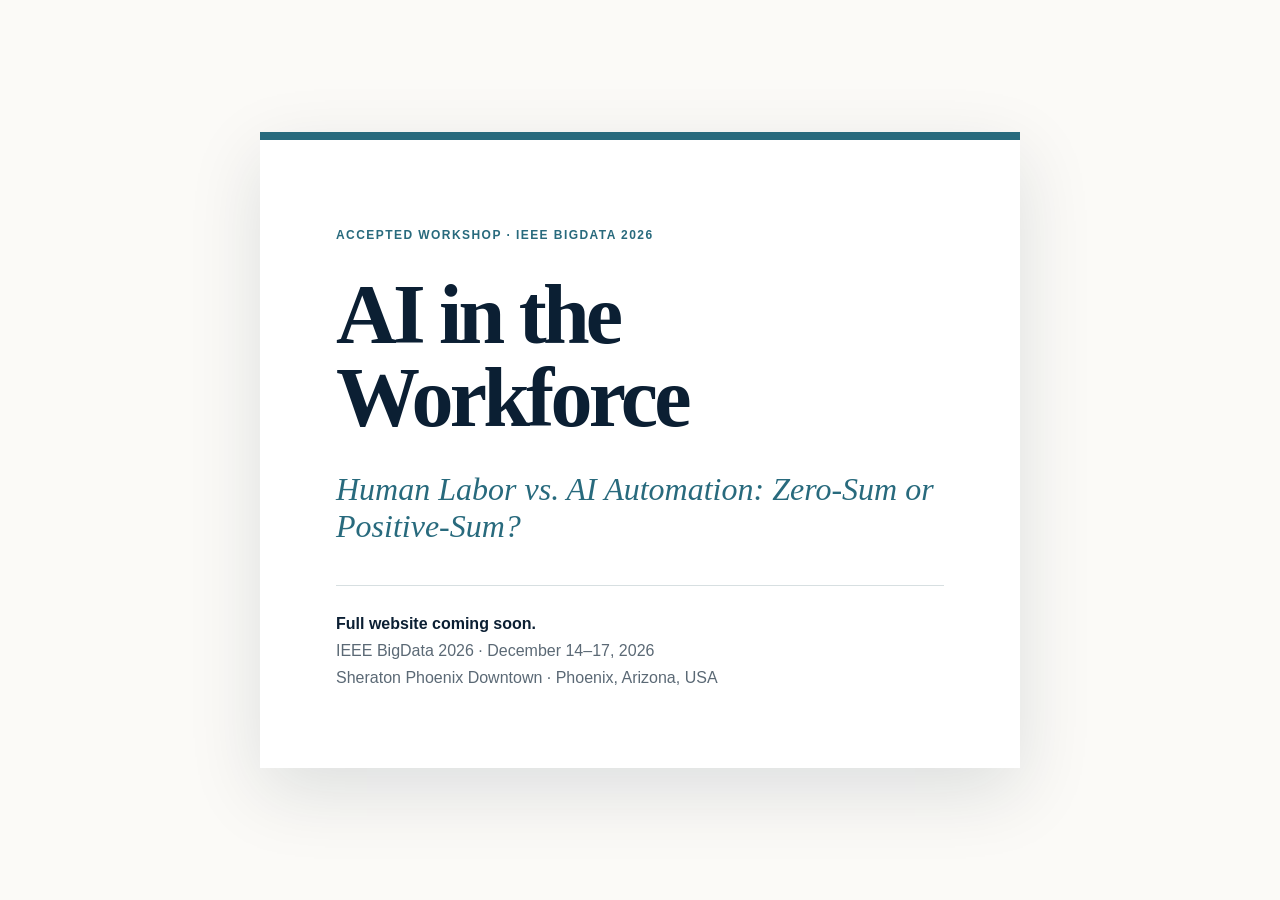
==== index.html @ c076b42f "Launch workshop coming-soon page" ====
<!doctype html>
<html lang="en">
<head>
  <meta charset="utf-8">
  <meta name="viewport" content="width=device-width, initial-scale=1">
  <meta name="theme-color" content="#0b1f33">
  <title>AI4Workforce 2026 | Coming Soon</title>
  <style>
    * { box-sizing: border-box; }
    body {
      min-height: 100vh;
      display: grid;
      place-items: center;
      margin: 0;
      padding: 24px;
      color: #0b1f33;
      background: #fbfaf7;
      font-family: Arial, sans-serif;
    }
    main {
      width: min(760px, 100%);
      padding: clamp(36px, 8vw, 76px);
      background: #fff;
      border-top: 8px solid #286a7d;
      box-shadow: 0 24px 70px rgba(11, 31, 51, 0.12);
    }
    .label {
      margin-bottom: 32px;
      color: #286a7d;
      font-size: 12px;
      font-weight: 700;
      letter-spacing: .12em;
      text-transform: uppercase;
    }
    h1 {
      max-width: 640px;
      margin: 0 0 20px;
      font-family: Georgia, serif;
      font-size: clamp(48px, 10vw, 84px);
      line-height: .98;
      letter-spacing: -.045em;
    }
    .subtitle {
      color: #286a7d;
      font-family: Georgia, serif;
      font-size: clamp(22px, 4vw, 32px);
      font-style: italic;
    }
    .details {
      margin-top: 40px;
      padding-top: 24px;
      color: #5b6975;
      border-top: 1px solid #d7dfe1;
      line-height: 1.7;
    }
    strong { color: #0b1f33; }
  </style>
</head>
<body>
  <main>
    <p class="label">Accepted Workshop · IEEE BigData 2026</p>
    <h1>AI in the Workforce</h1>
    <p class="subtitle">Human Labor vs. AI Automation: Zero-Sum or Positive-Sum?</p>
    <div class="details">
      <strong>Full website coming soon.</strong><br>
      IEEE BigData 2026 · December 14–17, 2026<br>
      Sheraton Phoenix Downtown · Phoenix, Arizona, USA
    </div>
  </main>
</body>
</html>
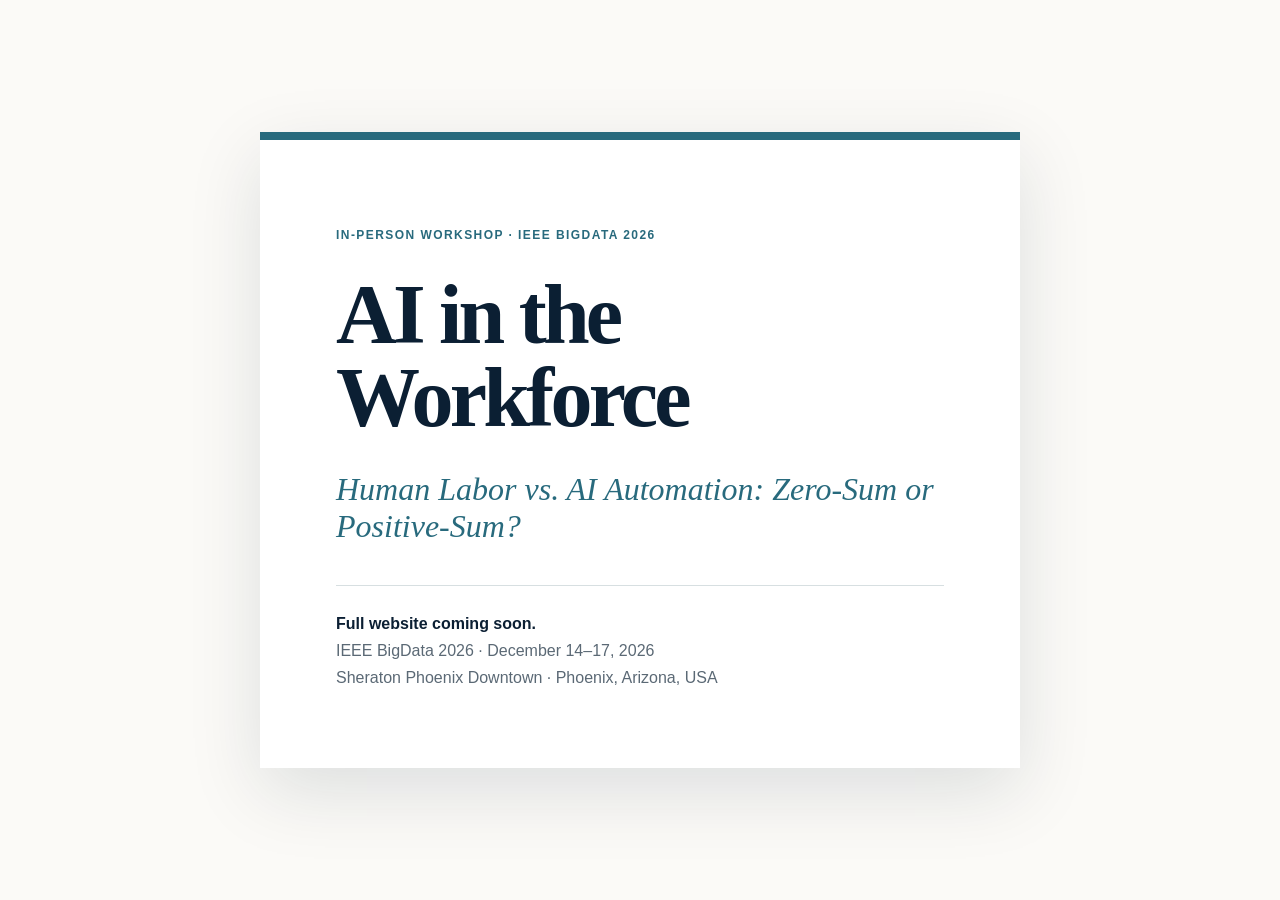
==== commit 28ae0540: "Refine workshop status wording" ====
--- a/index.html
+++ b/index.html
@@ -58,7 +58,7 @@
 </head>
 <body>
   <main>
-    <p class="label">Accepted Workshop · IEEE BigData 2026</p>
+    <p class="label">In-Person Workshop · IEEE BigData 2026</p>
     <h1>AI in the Workforce</h1>
     <p class="subtitle">Human Labor vs. AI Automation: Zero-Sum or Positive-Sum?</p>
     <div class="details">
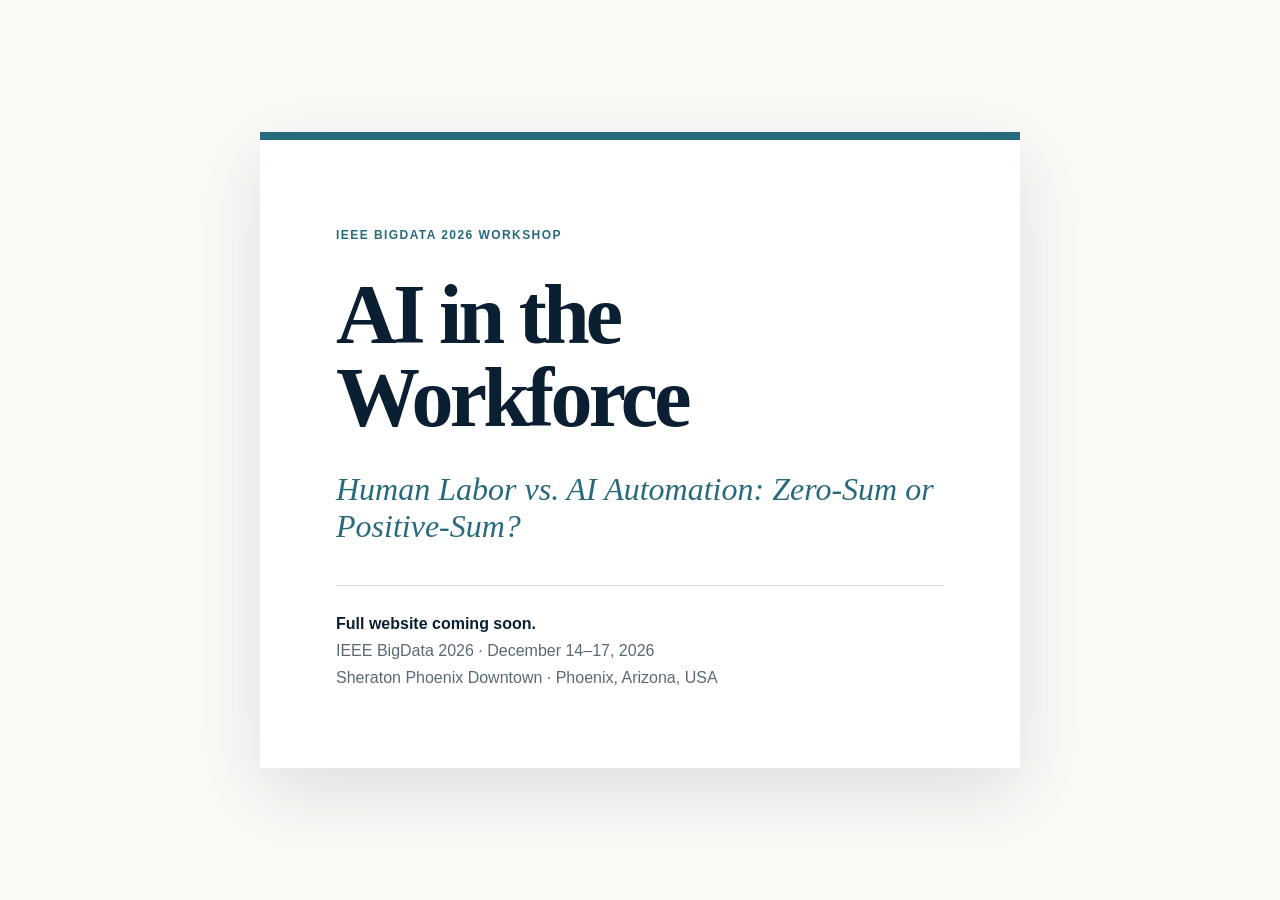
==== commit ef8077bb: "Simplify workshop header wording" ====
--- a/index.html
+++ b/index.html
@@ -58,7 +58,7 @@
 </head>
 <body>
   <main>
-    <p class="label">In-Person Workshop · IEEE BigData 2026</p>
+    <p class="label">IEEE BigData 2026 Workshop</p>
     <h1>AI in the Workforce</h1>
     <p class="subtitle">Human Labor vs. AI Automation: Zero-Sum or Positive-Sum?</p>
     <div class="details">
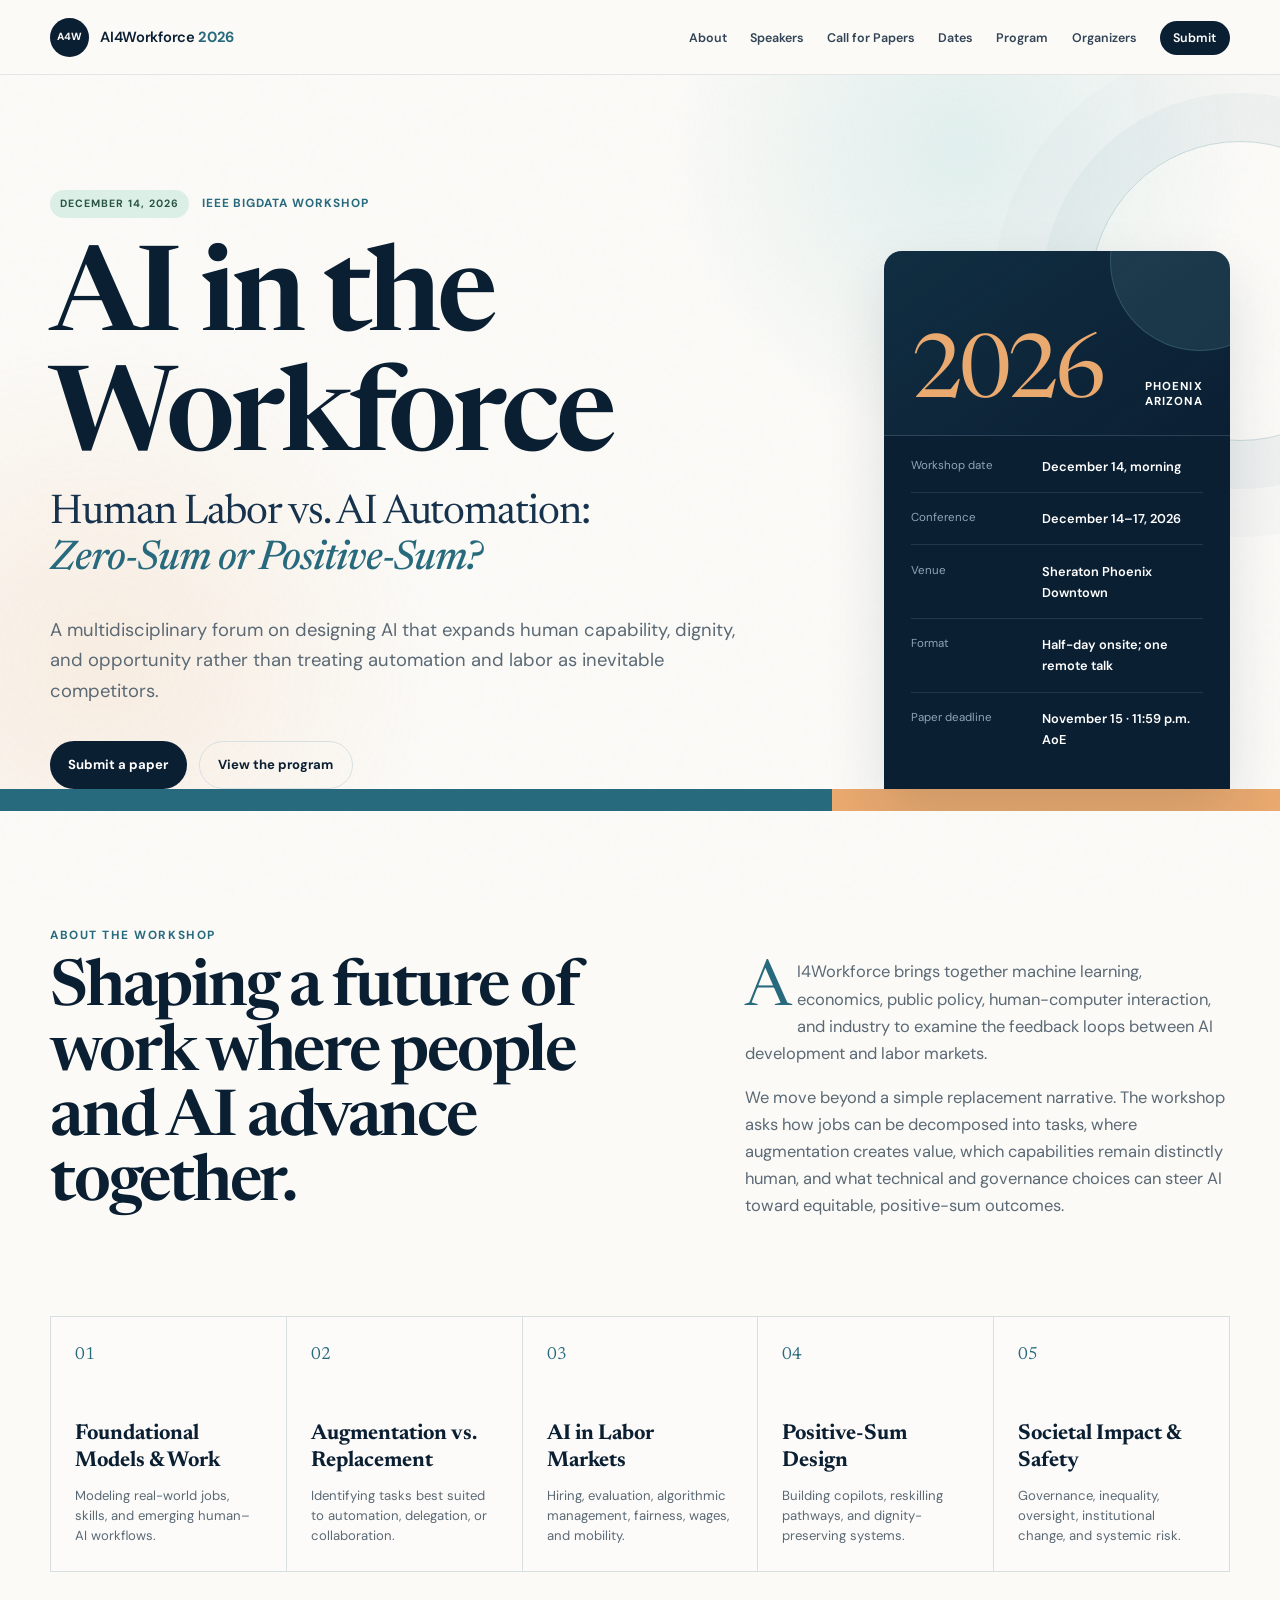
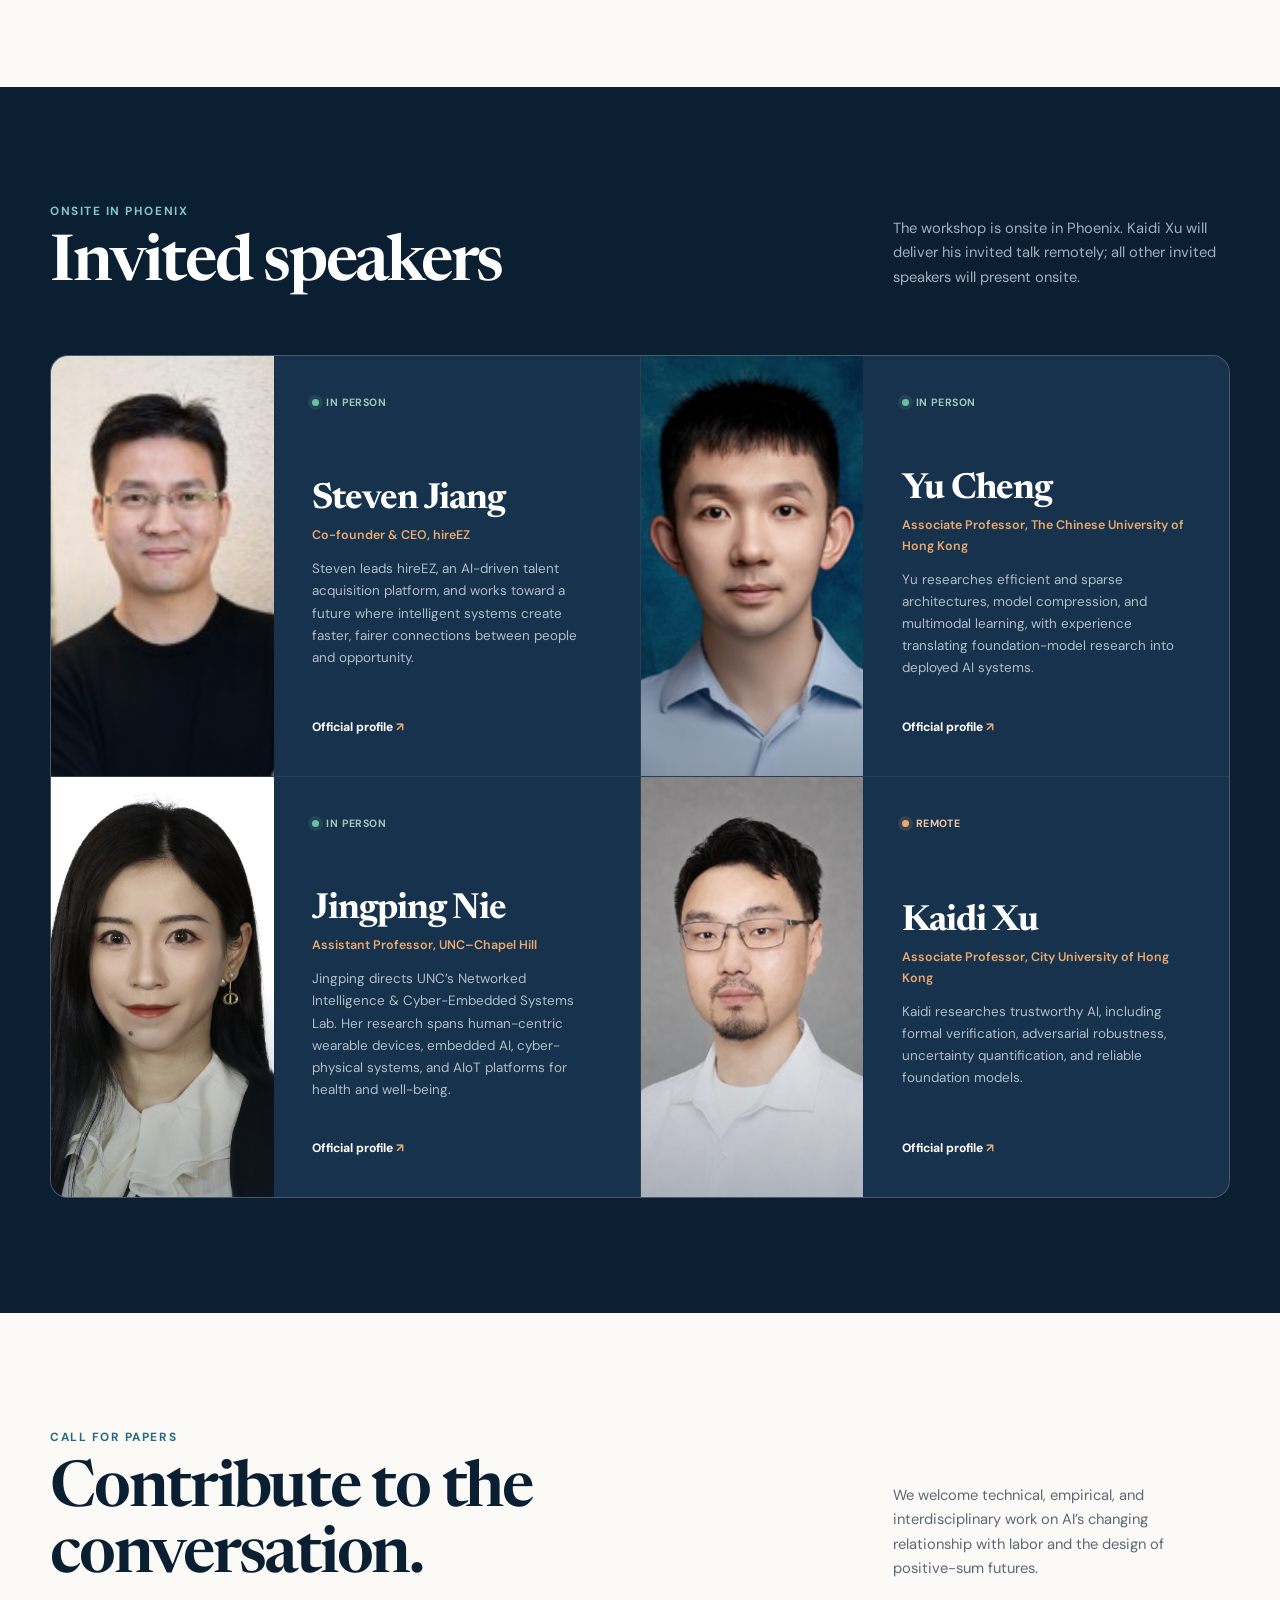
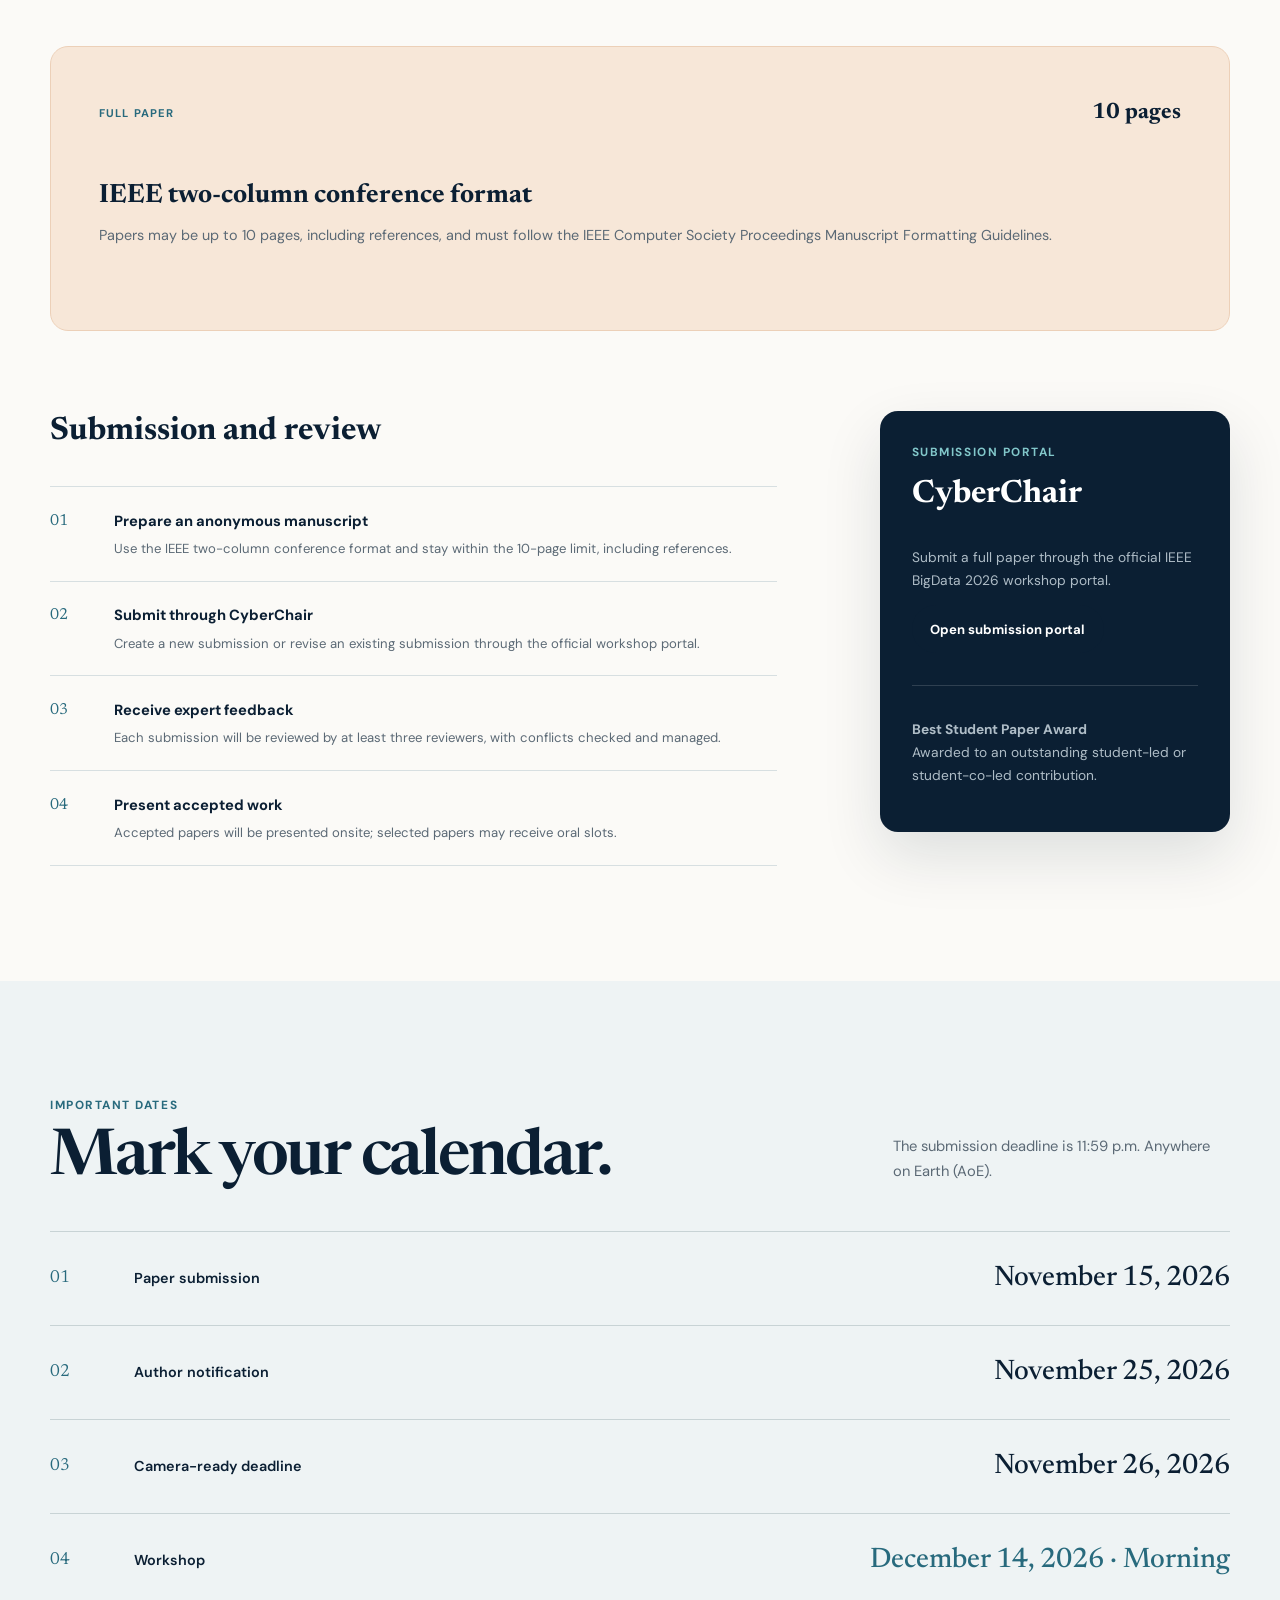
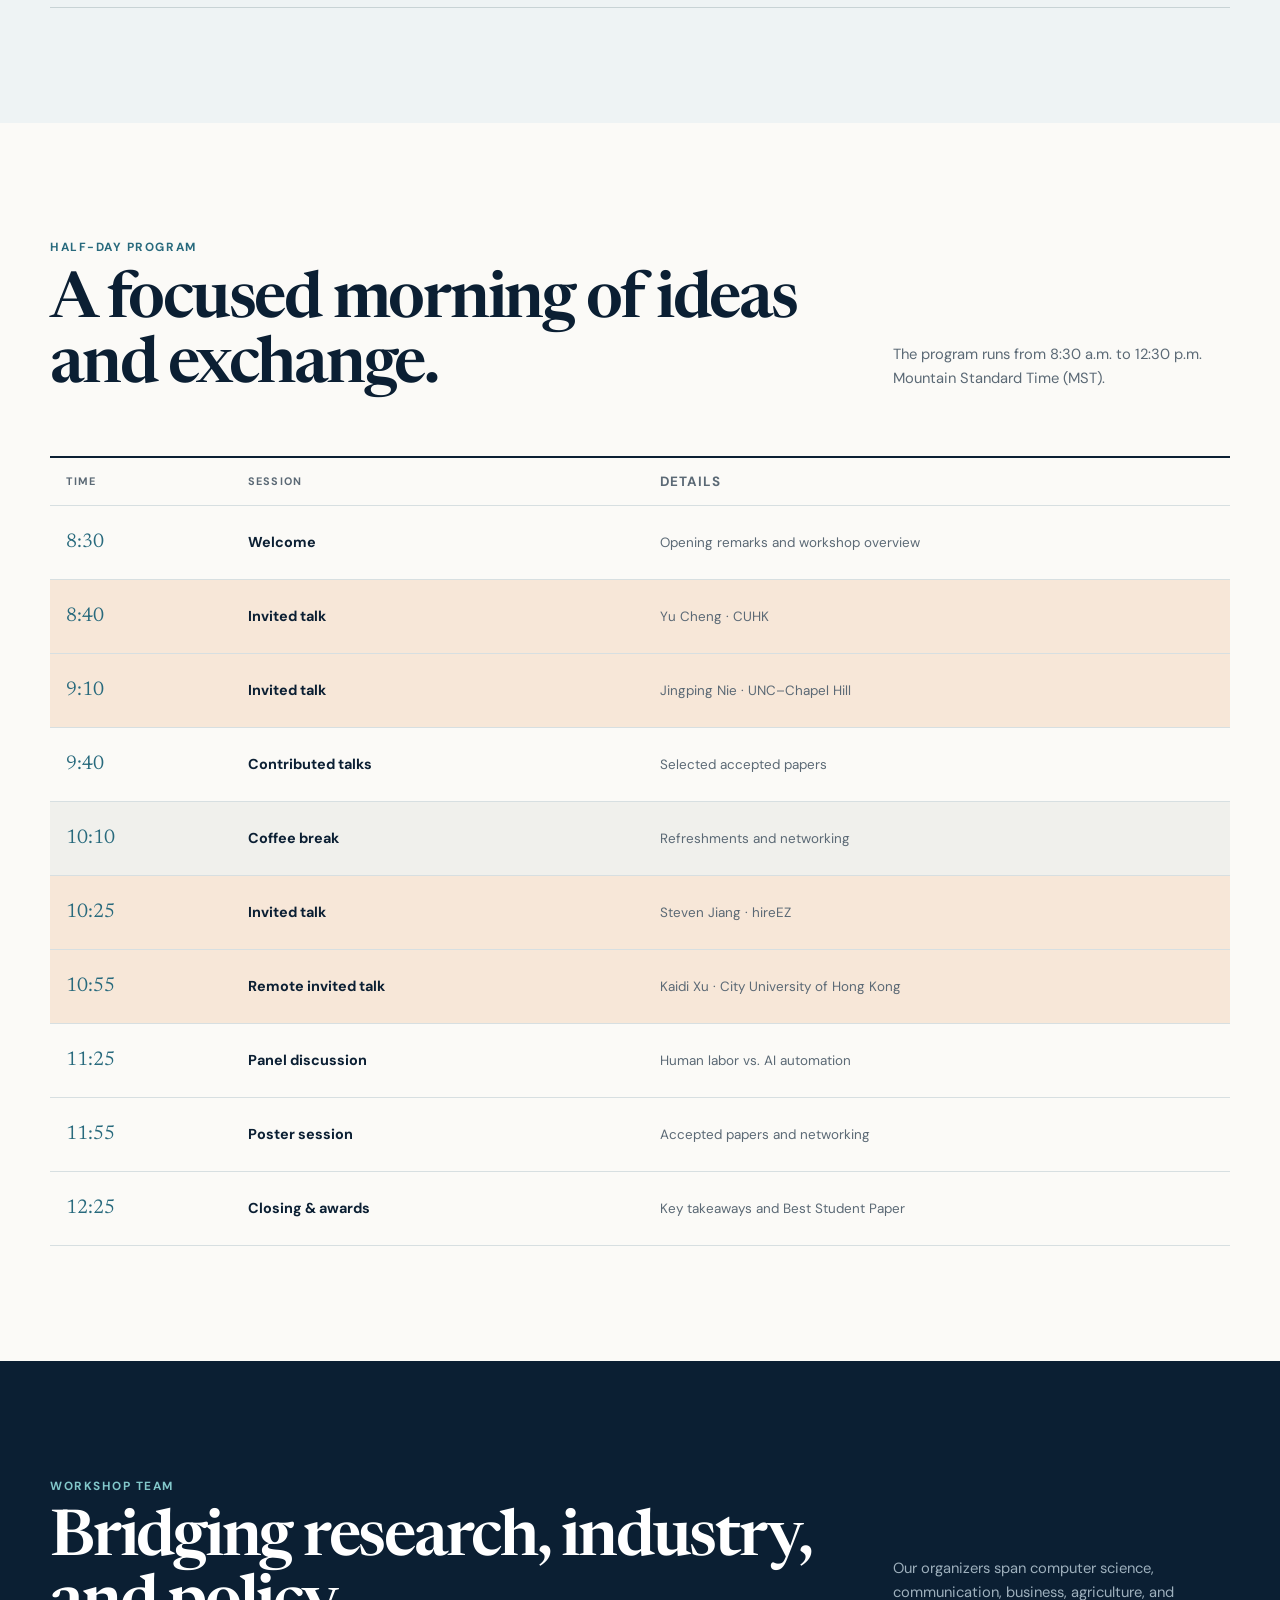
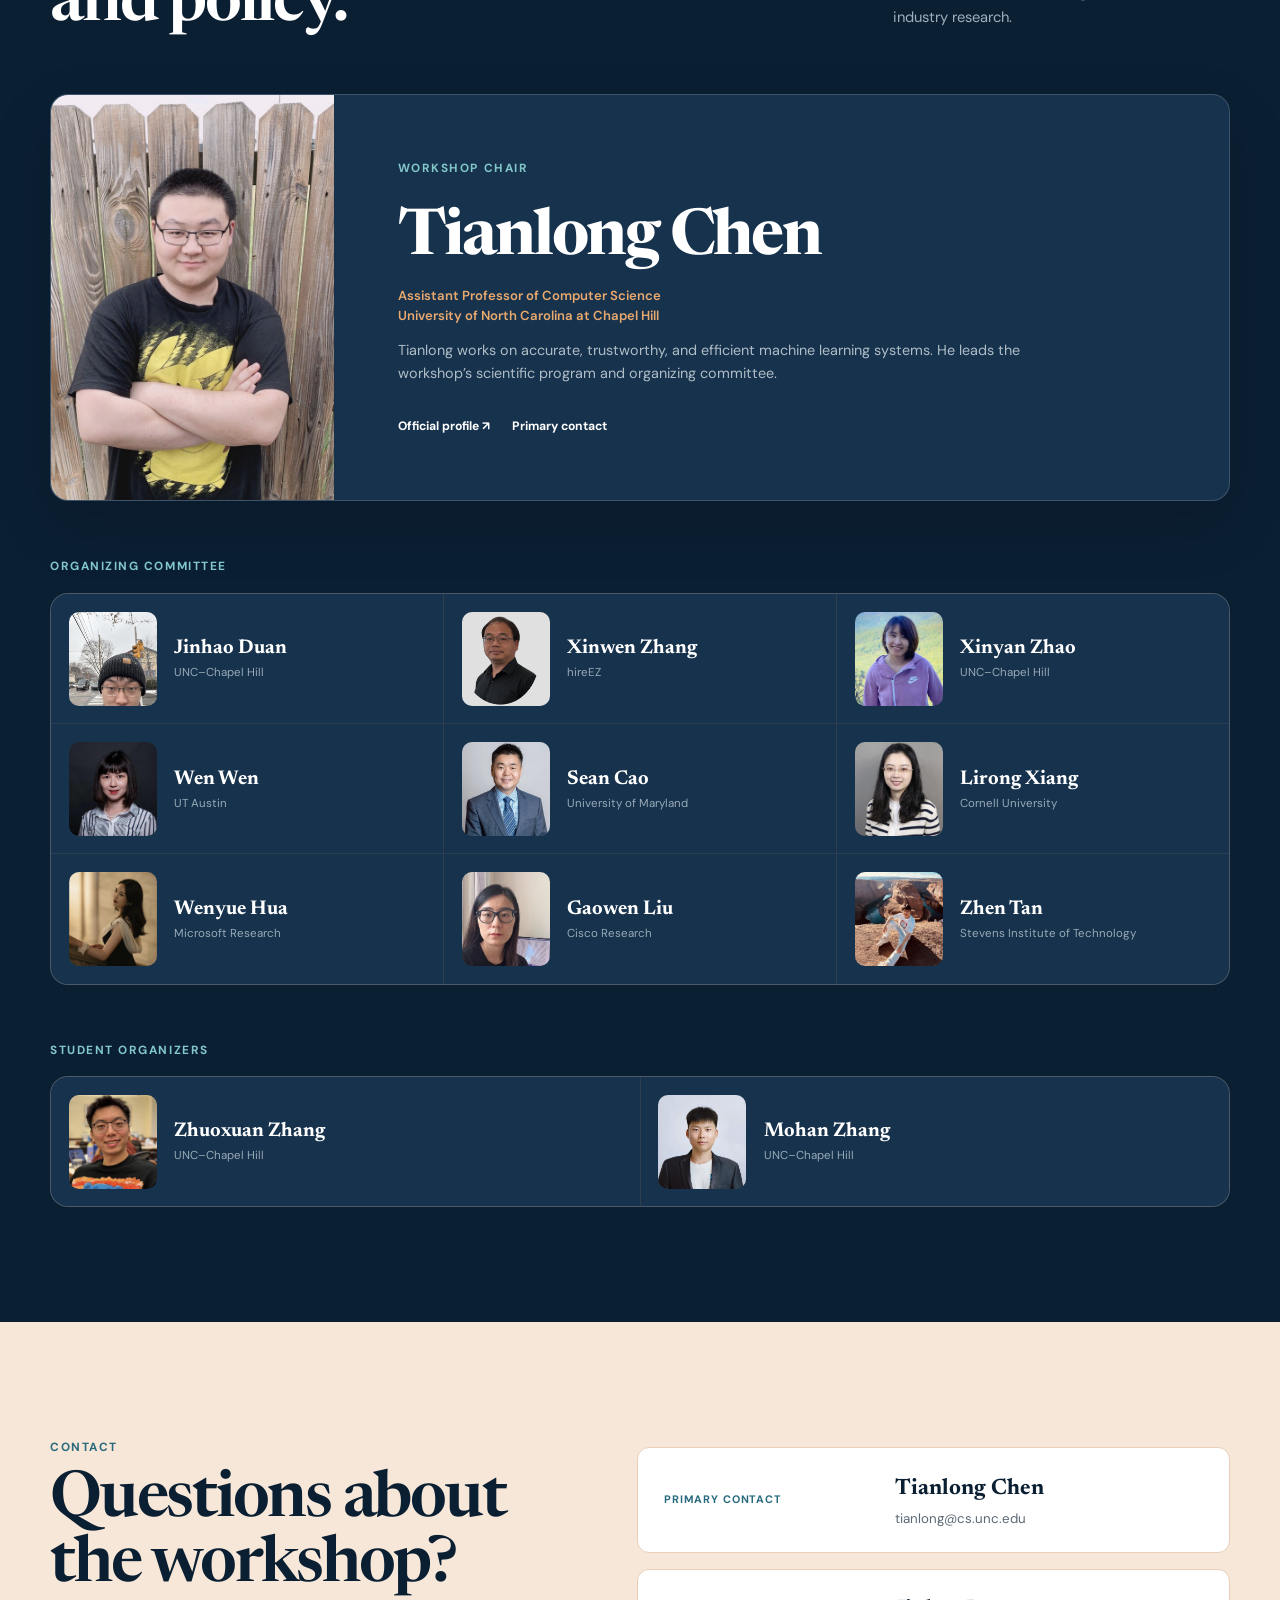
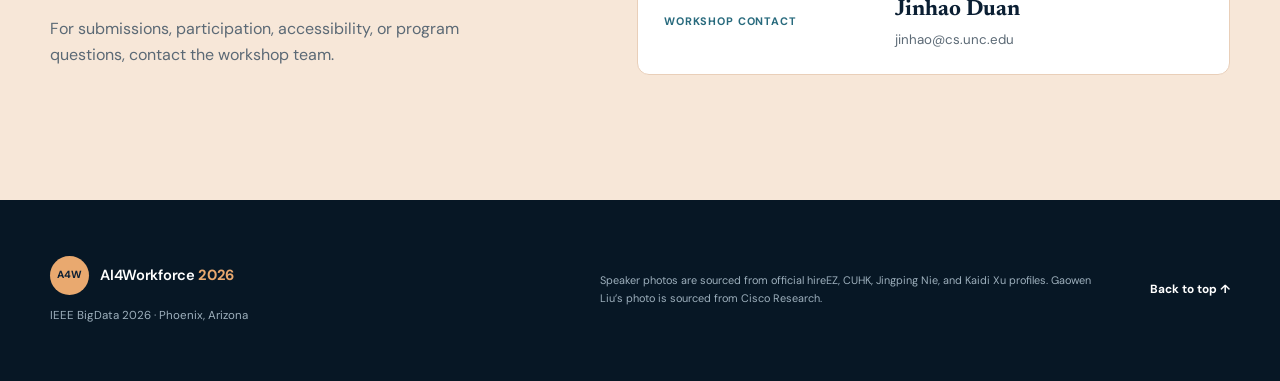
==== commit 4c912ace: "Publish workshop site at public root" ====
--- a/index.html
+++ b/index.html
@@ -3,69 +3,351 @@
 <head>
   <meta charset="utf-8">
   <meta name="viewport" content="width=device-width, initial-scale=1">
+  <meta name="description" content="AI4Workforce at IEEE BigData 2026 explores how AI can augment human work and create positive-sum outcomes for workers, organizations, and society.">
   <meta name="theme-color" content="#0b1f33">
-  <title>AI4Workforce 2026 | Coming Soon</title>
-  <style>
-    * { box-sizing: border-box; }
-    body {
-      min-height: 100vh;
-      display: grid;
-      place-items: center;
-      margin: 0;
-      padding: 24px;
-      color: #0b1f33;
-      background: #fbfaf7;
-      font-family: Arial, sans-serif;
-    }
-    main {
-      width: min(760px, 100%);
-      padding: clamp(36px, 8vw, 76px);
-      background: #fff;
-      border-top: 8px solid #286a7d;
-      box-shadow: 0 24px 70px rgba(11, 31, 51, 0.12);
-    }
-    .label {
-      margin-bottom: 32px;
-      color: #286a7d;
-      font-size: 12px;
-      font-weight: 700;
-      letter-spacing: .12em;
-      text-transform: uppercase;
-    }
-    h1 {
-      max-width: 640px;
-      margin: 0 0 20px;
-      font-family: Georgia, serif;
-      font-size: clamp(48px, 10vw, 84px);
-      line-height: .98;
-      letter-spacing: -.045em;
-    }
-    .subtitle {
-      color: #286a7d;
-      font-family: Georgia, serif;
-      font-size: clamp(22px, 4vw, 32px);
-      font-style: italic;
-    }
-    .details {
-      margin-top: 40px;
-      padding-top: 24px;
-      color: #5b6975;
-      border-top: 1px solid #d7dfe1;
-      line-height: 1.7;
-    }
-    strong { color: #0b1f33; }
-  </style>
+  <title>AI4Workforce 2026 | IEEE BigData Workshop</title>
+  <link rel="icon" href="assets/favicon.svg" type="image/svg+xml">
+  <link rel="preconnect" href="https://fonts.googleapis.com">
+  <link rel="preconnect" href="https://fonts.gstatic.com" crossorigin>
+  <link href="https://fonts.googleapis.com/css2?family=DM+Sans:wght@400;500;600;700&amp;family=Newsreader:opsz,wght@6..72,500;6..72,600&amp;display=swap" rel="stylesheet">
+  <link rel="stylesheet" href="style.css">
+  <script src="script.js" defer></script>
 </head>
 <body>
-  <main>
-    <p class="label">IEEE BigData 2026 Workshop</p>
-    <h1>AI in the Workforce</h1>
-    <p class="subtitle">Human Labor vs. AI Automation: Zero-Sum or Positive-Sum?</p>
-    <div class="details">
-      <strong>Full website coming soon.</strong><br>
-      IEEE BigData 2026 · December 14–17, 2026<br>
-      Sheraton Phoenix Downtown · Phoenix, Arizona, USA
+  <a class="skip-link" href="#main">Skip to content</a>
+
+  <header class="site-header">
+    <nav class="nav shell" aria-label="Primary navigation">
+      <a class="wordmark" href="#top" aria-label="AI4Workforce home">
+        <span class="wordmark-mark" aria-hidden="true">A4W</span>
+        <span>AI4Workforce <strong>2026</strong></span>
+      </a>
+      <button class="nav-toggle" type="button" aria-expanded="false" aria-controls="nav-menu">
+        <span class="sr-only">Toggle navigation</span>
+        <span></span><span></span><span></span>
+      </button>
+      <ul class="nav-menu" id="nav-menu">
+        <li><a href="#about">About</a></li>
+        <li><a href="#speakers">Speakers</a></li>
+        <li><a href="#cfp">Call for Papers</a></li>
+        <li><a href="#dates">Dates</a></li>
+        <li><a href="#program">Program</a></li>
+        <li><a href="#organizers">Organizers</a></li>
+        <li><a class="nav-contact" href="https://wi-lab.com/cyberchair/2026/bigdata26/scripts/submit.php?subarea=S45&amp;undisplay_detail=1&amp;wh=%2Fcyberchair%2F2026%2Fbigdata26%2Fscripts%2Fws_submit.php" target="_blank" rel="noopener noreferrer">Submit</a></li>
+      </ul>
+    </nav>
+  </header>
+
+  <main id="main">
+    <section class="hero" id="top">
+      <div class="hero-grid shell">
+        <div class="hero-copy">
+          <p class="kicker"><span>December 14, 2026</span> IEEE BigData Workshop</p>
+          <h1>AI in the Workforce</h1>
+          <p class="hero-question">Human Labor vs. AI Automation:<br><em>Zero-Sum or Positive-Sum?</em></p>
+          <p class="hero-intro">A multidisciplinary forum on designing AI that expands human capability, dignity, and opportunity rather than treating automation and labor as inevitable competitors.</p>
+          <div class="hero-actions">
+            <a class="button button-primary" href="https://wi-lab.com/cyberchair/2026/bigdata26/scripts/submit.php?subarea=S45&amp;undisplay_detail=1&amp;wh=%2Fcyberchair%2F2026%2Fbigdata26%2Fscripts%2Fws_submit.php" target="_blank" rel="noopener noreferrer">Submit a paper</a>
+            <a class="button button-ghost" href="#program">View the program</a>
+          </div>
+        </div>
+
+        <aside class="event-card" aria-label="Workshop details">
+          <div class="event-card-top">
+            <span class="event-number">2026</span>
+            <span class="event-label">Phoenix<br>Arizona</span>
+          </div>
+          <dl class="event-details">
+            <div>
+              <dt>Workshop date</dt>
+              <dd>December 14, morning</dd>
+            </div>
+            <div>
+              <dt>Conference</dt>
+              <dd>December 14–17, 2026</dd>
+            </div>
+            <div>
+              <dt>Venue</dt>
+              <dd>Sheraton Phoenix Downtown</dd>
+            </div>
+            <div>
+              <dt>Format</dt>
+              <dd>Half-day onsite; one remote talk</dd>
+            </div>
+            <div>
+              <dt>Paper deadline</dt>
+              <dd>November 15 · 11:59 p.m. AoE</dd>
+            </div>
+          </dl>
+        </aside>
+      </div>
+      <div class="hero-rule" aria-hidden="true"><span></span></div>
+    </section>
+
+    <section class="section" id="about">
+      <div class="shell split-intro">
+        <div>
+          <p class="eyebrow">About the workshop</p>
+          <h2>Shaping a future of work where people and AI advance together.</h2>
+        </div>
+        <div class="prose lead-prose">
+          <p>AI4Workforce brings together machine learning, economics, public policy, human-computer interaction, and industry to examine the feedback loops between AI development and labor markets.</p>
+          <p>We move beyond a simple replacement narrative. The workshop asks how jobs can be decomposed into tasks, where augmentation creates value, which capabilities remain distinctly human, and what technical and governance choices can steer AI toward equitable, positive-sum outcomes.</p>
+        </div>
+      </div>
+
+      <div class="shell topic-grid" aria-label="Workshop themes">
+        <article class="topic-card">
+          <span>01</span>
+          <h3>Foundational Models &amp; Work</h3>
+          <p>Modeling real-world jobs, skills, and emerging human–AI workflows.</p>
+        </article>
+        <article class="topic-card">
+          <span>02</span>
+          <h3>Augmentation vs. Replacement</h3>
+          <p>Identifying tasks best suited to automation, delegation, or collaboration.</p>
+        </article>
+        <article class="topic-card">
+          <span>03</span>
+          <h3>AI in Labor Markets</h3>
+          <p>Hiring, evaluation, algorithmic management, fairness, wages, and mobility.</p>
+        </article>
+        <article class="topic-card">
+          <span>04</span>
+          <h3>Positive-Sum Design</h3>
+          <p>Building copilots, reskilling pathways, and dignity-preserving systems.</p>
+        </article>
+        <article class="topic-card">
+          <span>05</span>
+          <h3>Societal Impact &amp; Safety</h3>
+          <p>Governance, inequality, oversight, institutional change, and systemic risk.</p>
+        </article>
+      </div>
+    </section>
+
+    <section class="section section-ink" id="speakers">
+      <div class="shell">
+        <div class="section-heading light-heading">
+          <div>
+            <p class="eyebrow">Onsite in Phoenix</p>
+            <h2>Invited speakers</h2>
+          </div>
+          <p>The workshop is onsite in Phoenix. Kaidi Xu will deliver his invited talk remotely; all other invited speakers will present onsite.</p>
+        </div>
+
+        <div class="speaker-grid">
+          <article class="speaker-card">
+            <a class="speaker-image" href="https://explore.hireez.com/blog/author/steven-jiang" target="_blank" rel="noopener noreferrer">
+              <img src="assets/speakers/steven-jiang.jpg" alt="Portrait of Steven Jiang" width="200" height="200">
+            </a>
+            <div class="speaker-copy">
+              <span class="status"><i aria-hidden="true"></i> In person</span>
+              <h3>Steven Jiang</h3>
+              <p class="speaker-role">Co-founder &amp; CEO, hireEZ</p>
+              <p>Steven leads hireEZ, an AI-driven talent acquisition platform, and works toward a future where intelligent systems create faster, fairer connections between people and opportunity.</p>
+              <a class="text-link" href="https://explore.hireez.com/blog/author/steven-jiang" target="_blank" rel="noopener noreferrer">Official profile <span aria-hidden="true">↗</span></a>
+            </div>
+          </article>
+
+          <article class="speaker-card">
+            <a class="speaker-image" href="https://www.cse.cuhk.edu.hk/people/faculty/yu-cheng/" target="_blank" rel="noopener noreferrer">
+              <img src="assets/speakers/yu-cheng.jpg" alt="Portrait of Yu Cheng" width="270" height="300">
+            </a>
+            <div class="speaker-copy">
+              <span class="status"><i aria-hidden="true"></i> In person</span>
+              <h3>Yu Cheng</h3>
+              <p class="speaker-role">Associate Professor, The Chinese University of Hong Kong</p>
+              <p>Yu researches efficient and sparse architectures, model compression, and multimodal learning, with experience translating foundation-model research into deployed AI systems.</p>
+              <a class="text-link" href="https://www.cse.cuhk.edu.hk/people/faculty/yu-cheng/" target="_blank" rel="noopener noreferrer">Official profile <span aria-hidden="true">↗</span></a>
+            </div>
+          </article>
+
+          <article class="speaker-card">
+            <a class="speaker-image" href="https://jingpingnie.com/" target="_blank" rel="noopener noreferrer">
+              <img src="assets/speakers/jingping-nie.jpg" alt="Portrait of Jingping Nie" width="900" height="692">
+            </a>
+            <div class="speaker-copy">
+              <span class="status"><i aria-hidden="true"></i> In person</span>
+              <h3>Jingping Nie</h3>
+              <p class="speaker-role">Assistant Professor, UNC–Chapel Hill</p>
+              <p>Jingping directs UNC’s Networked Intelligence &amp; Cyber-Embedded Systems Lab. Her research spans human-centric wearable devices, embedded AI, cyber-physical systems, and AIoT platforms for health and well-being.</p>
+              <a class="text-link" href="https://jingpingnie.com/" target="_blank" rel="noopener noreferrer">Official profile <span aria-hidden="true">↗</span></a>
+            </div>
+          </article>
+
+          <article class="speaker-card">
+            <a class="speaker-image" href="https://kaidixu.com/" target="_blank" rel="noopener noreferrer">
+              <img src="assets/speakers/kaidi-xu.jpg" alt="Portrait of Kaidi Xu" width="400" height="400">
+            </a>
+            <div class="speaker-copy">
+              <span class="status remote"><i aria-hidden="true"></i> Remote</span>
+              <h3>Kaidi Xu</h3>
+              <p class="speaker-role">Associate Professor, City University of Hong Kong</p>
+              <p>Kaidi researches trustworthy AI, including formal verification, adversarial robustness, uncertainty quantification, and reliable foundation models.</p>
+              <a class="text-link" href="https://kaidixu.com/" target="_blank" rel="noopener noreferrer">Official profile <span aria-hidden="true">↗</span></a>
+            </div>
+          </article>
+        </div>
+      </div>
+    </section>
+
+    <section class="section" id="cfp">
+      <div class="shell">
+        <div class="section-heading">
+          <div>
+            <p class="eyebrow">Call for papers</p>
+            <h2>Contribute to the conversation.</h2>
+          </div>
+          <p>We welcome technical, empirical, and interdisciplinary work on AI’s changing relationship with labor and the design of positive-sum futures.</p>
+        </div>
+
+        <div class="track-grid single-track">
+          <article class="track-card featured">
+            <div class="track-top">
+              <span class="track-label">Full Paper</span>
+              <strong>10 pages</strong>
+            </div>
+            <h3>IEEE two-column conference format</h3>
+            <p>Papers may be up to 10 pages, including references, and must follow the IEEE Computer Society Proceedings Manuscript Formatting Guidelines.</p>
+          </article>
+        </div>
+
+        <div class="submission-grid">
+          <div class="submission-process">
+            <h3>Submission and review</h3>
+            <ol>
+              <li><span>01</span><div><strong>Prepare an anonymous manuscript</strong><p>Use the IEEE two-column conference format and stay within the 10-page limit, including references.</p></div></li>
+              <li><span>02</span><div><strong>Submit through CyberChair</strong><p>Create a new submission or revise an existing submission through the official workshop portal.</p></div></li>
+              <li><span>03</span><div><strong>Receive expert feedback</strong><p>Each submission will be reviewed by at least three reviewers, with conflicts checked and managed.</p></div></li>
+              <li><span>04</span><div><strong>Present accepted work</strong><p>Accepted papers will be presented onsite; selected papers may receive oral slots.</p></div></li>
+            </ol>
+          </div>
+          <div class="submission-note" role="note" aria-label="Submission portal status">
+            <p class="mini-label">Submission portal</p>
+            <h3>CyberChair</h3>
+            <p>Submit a full paper through the official IEEE BigData 2026 workshop portal.</p>
+            <a class="button button-primary" href="https://wi-lab.com/cyberchair/2026/bigdata26/scripts/submit.php?subarea=S45&amp;undisplay_detail=1&amp;wh=%2Fcyberchair%2F2026%2Fbigdata26%2Fscripts%2Fws_submit.php" target="_blank" rel="noopener noreferrer">Open submission portal</a>
+            <hr>
+            <p><strong>Best Student Paper Award</strong><br>Awarded to an outstanding student-led or student-co-led contribution.</p>
+          </div>
+        </div>
+      </div>
+    </section>
+
+    <section class="section section-mist" id="dates">
+      <div class="shell">
+        <div class="section-heading compact-heading">
+          <div>
+            <p class="eyebrow">Important dates</p>
+            <h2>Mark your calendar.</h2>
+          </div>
+          <p>The submission deadline is 11:59 p.m. Anywhere on Earth (AoE).</p>
+        </div>
+        <div class="date-list">
+          <div class="date-item"><span>01</span><p>Paper submission</p><strong>November 15, 2026</strong></div>
+          <div class="date-item"><span>02</span><p>Author notification</p><strong>November 25, 2026</strong></div>
+          <div class="date-item"><span>03</span><p>Camera-ready deadline</p><strong>November 26, 2026</strong></div>
+          <div class="date-item conference-date"><span>04</span><p>Workshop</p><strong>December 14, 2026 · Morning</strong></div>
+        </div>
+      </div>
+    </section>
+
+    <section class="section" id="program">
+      <div class="shell">
+        <div class="section-heading">
+          <div>
+            <p class="eyebrow">Half-day program</p>
+            <h2>A focused morning of ideas and exchange.</h2>
+          </div>
+          <p>The program runs from 8:30 a.m. to 12:30 p.m. Mountain Standard Time (MST).</p>
+        </div>
+        <div class="agenda" role="table" aria-label="Workshop program">
+          <div class="agenda-row agenda-head" role="row"><span role="columnheader">Time</span><span role="columnheader">Session</span><span role="columnheader">Details</span></div>
+          <div class="agenda-row" role="row"><time role="cell">8:30</time><strong role="cell">Welcome</strong><span role="cell">Opening remarks and workshop overview</span></div>
+          <div class="agenda-row highlight-row" role="row"><time role="cell">8:40</time><strong role="cell">Invited talk</strong><span role="cell">Yu Cheng · CUHK</span></div>
+          <div class="agenda-row highlight-row" role="row"><time role="cell">9:10</time><strong role="cell">Invited talk</strong><span role="cell">Jingping Nie · UNC–Chapel Hill</span></div>
+          <div class="agenda-row" role="row"><time role="cell">9:40</time><strong role="cell">Contributed talks</strong><span role="cell">Selected accepted papers</span></div>
+          <div class="agenda-row muted-row" role="row"><time role="cell">10:10</time><strong role="cell">Coffee break</strong><span role="cell">Refreshments and networking</span></div>
+          <div class="agenda-row highlight-row" role="row"><time role="cell">10:25</time><strong role="cell">Invited talk</strong><span role="cell">Steven Jiang · hireEZ</span></div>
+          <div class="agenda-row highlight-row" role="row"><time role="cell">10:55</time><strong role="cell">Remote invited talk</strong><span role="cell">Kaidi Xu · City University of Hong Kong</span></div>
+          <div class="agenda-row" role="row"><time role="cell">11:25</time><strong role="cell">Panel discussion</strong><span role="cell">Human labor vs. AI automation</span></div>
+          <div class="agenda-row" role="row"><time role="cell">11:55</time><strong role="cell">Poster session</strong><span role="cell">Accepted papers and networking</span></div>
+          <div class="agenda-row" role="row"><time role="cell">12:25</time><strong role="cell">Closing &amp; awards</strong><span role="cell">Key takeaways and Best Student Paper</span></div>
+        </div>
+      </div>
+    </section>
+
+    <section class="section section-ink" id="organizers">
+      <div class="shell">
+        <div class="section-heading light-heading">
+          <div>
+            <p class="eyebrow">Workshop team</p>
+            <h2>Bridging research, industry, and policy.</h2>
+          </div>
+          <p>Our organizers span computer science, communication, business, agriculture, and industry research.</p>
+        </div>
+
+        <article class="chair-card">
+          <img src="assets/organizers/tianlong_chen.jpg" alt="Tianlong Chen">
+          <div class="chair-copy">
+            <p class="mini-label">Workshop Chair</p>
+            <h3>Tianlong Chen</h3>
+            <p class="chair-role">Assistant Professor of Computer Science<br>University of North Carolina at Chapel Hill</p>
+            <p>Tianlong works on accurate, trustworthy, and efficient machine learning systems. He leads the workshop’s scientific program and organizing committee.</p>
+            <div class="chair-links">
+              <a href="https://tianlong-chen.github.io" target="_blank" rel="noopener noreferrer">Official profile <span aria-hidden="true">↗</span></a>
+              <a href="mailto:tianlong@cs.unc.edu">Primary contact</a>
+            </div>
+          </div>
+        </article>
+
+        <p class="mini-label committee-label">Organizing committee</p>
+        <div class="people-grid">
+          <article class="person"><img src="assets/organizers/JinhaoDuan.jpeg" alt="Jinhao Duan"><div><h3><a href="https://jinhaoduan.github.io/" target="_blank" rel="noopener noreferrer">Jinhao Duan</a></h3><p>UNC–Chapel Hill</p></div></article>
+          <article class="person"><img src="assets/organizers/xinwen.png" alt="Xinwen Zhang"><div><h3><a href="https://www.linkedin.com/in/xinwen-zhang-362799121/" target="_blank" rel="noopener noreferrer">Xinwen Zhang</a></h3><p>hireEZ</p></div></article>
+          <article class="person"><img src="assets/organizers/eva_zhao.jpg" alt="Xinyan Zhao"><div><h3><a href="http://xinyanzhao.org/" target="_blank" rel="noopener noreferrer">Xinyan Zhao</a></h3><p>UNC–Chapel Hill</p></div></article>
+          <article class="person"><img src="assets/organizers/wenwen.jpeg" alt="Wen Wen"><div><h3><a href="https://www.mccombs.utexas.edu/faculty-and-research/faculty-directory/profile/?username=ww6268" target="_blank" rel="noopener noreferrer">Wen Wen</a></h3><p>UT Austin</p></div></article>
+          <article class="person"><img src="assets/organizers/seancao.jpg" alt="Sean Cao"><div><h3><a href="https://sites.google.com/view/seancao/home" target="_blank" rel="noopener noreferrer">Sean Cao</a></h3><p>University of Maryland</p></div></article>
+          <article class="person"><img src="assets/organizers/lirong.jpg" alt="Lirong Xiang"><div><h3><a href="https://cals.cornell.edu/people/lirong-xiang" target="_blank" rel="noopener noreferrer">Lirong Xiang</a></h3><p>Cornell University</p></div></article>
+          <article class="person"><img src="assets/organizers/wenyue.png" alt="Wenyue Hua"><div><h3><a href="https://wenyueh.github.io/en/" target="_blank" rel="noopener noreferrer">Wenyue Hua</a></h3><p>Microsoft Research</p></div></article>
+          <article class="person"><img src="assets/organizers/gaowen-liu.jpeg" alt="Gaowen Liu"><div><h3><a href="https://research.cisco.com/people" target="_blank" rel="noopener noreferrer">Gaowen Liu</a></h3><p>Cisco Research</p></div></article>
+          <article class="person"><img src="assets/organizers/zt.png" alt="Zhen Tan"><div><h3><a href="https://zhen-tan-dmml.github.io/" target="_blank" rel="noopener noreferrer">Zhen Tan</a></h3><p>Stevens Institute of Technology</p></div></article>
+        </div>
+
+        <div class="student-organizers">
+          <p class="mini-label">Student organizers</p>
+          <div class="people-grid student-grid">
+            <article class="person"><img src="assets/organizers/Zhuoxuan_Zhang.jpeg" alt="Zhuoxuan Zhang"><div><h3><a href="https://zhuoxuan-zhang.github.io/" target="_blank" rel="noopener noreferrer">Zhuoxuan Zhang</a></h3><p>UNC–Chapel Hill</p></div></article>
+            <article class="person"><img src="assets/organizers/mz.jpg" alt="Mohan Zhang"><div><h3>Mohan Zhang</h3><p>UNC–Chapel Hill</p></div></article>
+          </div>
+        </div>
+      </div>
+    </section>
+
+    <section class="section contact-section" id="contact">
+      <div class="shell contact-layout">
+        <div>
+          <p class="eyebrow">Contact</p>
+          <h2>Questions about the workshop?</h2>
+          <p>For submissions, participation, accessibility, or program questions, contact the workshop team.</p>
+        </div>
+        <div class="contact-cards">
+          <a href="mailto:tianlong@cs.unc.edu"><span>Primary contact</span><strong>Tianlong Chen</strong><small>tianlong@cs.unc.edu</small></a>
+          <a href="mailto:jinhao@cs.unc.edu"><span>Workshop contact</span><strong>Jinhao Duan</strong><small>jinhao@cs.unc.edu</small></a>
+        </div>
+      </div>
+    </section>
+  </main>
+
+  <footer class="footer">
+    <div class="shell footer-grid">
+      <div>
+        <a class="wordmark footer-mark" href="#top"><span class="wordmark-mark" aria-hidden="true">A4W</span><span>AI4Workforce <strong>2026</strong></span></a>
+        <p>IEEE BigData 2026 · Phoenix, Arizona</p>
+      </div>
+      <p class="footer-note">Speaker photos are sourced from official hireEZ, CUHK, Jingping Nie, and Kaidi Xu profiles. Gaowen Liu’s photo is sourced from Cisco Research.</p>
+      <a class="back-top" href="#top">Back to top ↑</a>
     </div>
-  </main>
+  </footer>
 </body>
 </html>
--- a/style.css
+++ b/style.css
@@ -0,0 +1,1423 @@
+:root {
+  --ink: #0b1f33;
+  --ink-soft: #17324c;
+  --paper: #fbfaf7;
+  --white: #ffffff;
+  --mist: #eef3f4;
+  --line: #d7dfe1;
+  --muted: #5b6975;
+  --blue: #286a7d;
+  --blue-bright: #82c7ca;
+  --coral: #e9a96f;
+  --coral-soft: #f7e7d8;
+  --green: #69c19d;
+  --serif: "Newsreader", Georgia, "Times New Roman", serif;
+  --sans: "DM Sans", "Helvetica Neue", Arial, sans-serif;
+  --shadow: 0 24px 60px rgba(11, 31, 51, 0.12);
+  --radius: 18px;
+}
+
+*,
+*::before,
+*::after {
+  box-sizing: border-box;
+}
+
+html {
+  scroll-behavior: smooth;
+  scroll-padding-top: 86px;
+}
+
+body {
+  margin: 0;
+  color: var(--ink);
+  background: var(--paper);
+  font-family: var(--sans);
+  font-size: 16px;
+  line-height: 1.65;
+  -webkit-font-smoothing: antialiased;
+}
+
+body::before {
+  position: fixed;
+  inset: 0;
+  z-index: -1;
+  content: "";
+  pointer-events: none;
+  opacity: 0.25;
+  background-image: url("data:image/svg+xml,%3Csvg viewBox='0 0 160 160' xmlns='http://www.w3.org/2000/svg'%3E%3Cfilter id='n'%3E%3CfeTurbulence type='fractalNoise' baseFrequency='.9' numOctaves='2' stitchTiles='stitch'/%3E%3C/filter%3E%3Crect width='100%25' height='100%25' filter='url(%23n)' opacity='.05'/%3E%3C/svg%3E");
+}
+
+img {
+  display: block;
+  max-width: 100%;
+}
+
+a {
+  color: inherit;
+}
+
+button,
+a {
+  -webkit-tap-highlight-color: transparent;
+}
+
+button:focus-visible,
+a:focus-visible {
+  outline: 3px solid var(--coral);
+  outline-offset: 4px;
+}
+
+h1,
+h2,
+h3,
+p {
+  margin-top: 0;
+}
+
+h1,
+h2 {
+  font-family: var(--serif);
+  font-weight: 600;
+  line-height: 1.02;
+  letter-spacing: -0.035em;
+}
+
+h2 {
+  margin-bottom: 1rem;
+  font-size: clamp(2.4rem, 5vw, 4.7rem);
+}
+
+h3 {
+  line-height: 1.25;
+}
+
+.shell {
+  width: min(1180px, calc(100% - 40px));
+  margin-inline: auto;
+}
+
+.section {
+  padding: clamp(5rem, 9vw, 8.5rem) 0;
+}
+
+.skip-link {
+  position: fixed;
+  top: 10px;
+  left: 10px;
+  z-index: 100;
+  padding: 0.7rem 1rem;
+  color: var(--white);
+  background: var(--ink);
+  border-radius: 8px;
+  transform: translateY(-150%);
+}
+
+.skip-link:focus {
+  transform: translateY(0);
+}
+
+.sr-only {
+  position: absolute;
+  width: 1px;
+  height: 1px;
+  padding: 0;
+  margin: -1px;
+  overflow: hidden;
+  clip: rect(0, 0, 0, 0);
+  white-space: nowrap;
+  border: 0;
+}
+
+.site-header {
+  position: sticky;
+  top: 0;
+  z-index: 50;
+  background: rgba(251, 250, 247, 0.92);
+  border-bottom: 1px solid rgba(11, 31, 51, 0.1);
+  backdrop-filter: blur(14px);
+}
+
+.nav {
+  min-height: 74px;
+  display: flex;
+  align-items: center;
+  justify-content: space-between;
+  gap: 2rem;
+}
+
+.wordmark {
+  display: inline-flex;
+  align-items: center;
+  gap: 0.7rem;
+  color: var(--ink);
+  font-size: 0.92rem;
+  font-weight: 600;
+  letter-spacing: -0.02em;
+  text-decoration: none;
+}
+
+.wordmark strong {
+  color: var(--blue);
+}
+
+.wordmark-mark {
+  width: 39px;
+  height: 39px;
+  display: grid;
+  place-items: center;
+  color: var(--paper);
+  background: var(--ink);
+  border-radius: 50%;
+  font-size: 0.65rem;
+  font-weight: 700;
+  letter-spacing: 0.03em;
+}
+
+.nav-menu {
+  display: flex;
+  align-items: center;
+  gap: 1.45rem;
+  margin: 0;
+  padding: 0;
+  list-style: none;
+}
+
+.nav-menu a {
+  color: #314354;
+  font-size: 0.78rem;
+  font-weight: 600;
+  text-decoration: none;
+  transition: color 160ms ease;
+}
+
+.nav-menu a:hover {
+  color: var(--blue);
+}
+
+.nav-menu .nav-contact {
+  padding: 0.55rem 0.85rem;
+  color: var(--white);
+  background: var(--ink);
+  border-radius: 999px;
+}
+
+.nav-menu .nav-contact:hover {
+  color: var(--white);
+  background: var(--blue);
+}
+
+.nav-toggle {
+  display: none;
+  width: 42px;
+  height: 42px;
+  padding: 10px;
+  background: transparent;
+  border: 1px solid var(--line);
+  border-radius: 50%;
+}
+
+.nav-toggle span:not(.sr-only) {
+  display: block;
+  height: 2px;
+  margin: 4px 0;
+  background: var(--ink);
+}
+
+.hero {
+  position: relative;
+  overflow: hidden;
+  padding: clamp(4.5rem, 9vw, 8.5rem) 0 0;
+  background:
+    radial-gradient(circle at 75% 10%, rgba(130, 199, 202, 0.22), transparent 25%),
+    radial-gradient(circle at 8% 80%, rgba(233, 169, 111, 0.16), transparent 25%);
+}
+
+.hero::after {
+  position: absolute;
+  top: 9%;
+  right: -110px;
+  width: 300px;
+  height: 300px;
+  content: "";
+  border: 1px solid rgba(40, 106, 125, 0.22);
+  border-radius: 50%;
+  box-shadow: 0 0 0 48px rgba(40, 106, 125, 0.04), 0 0 0 96px rgba(40, 106, 125, 0.025);
+}
+
+.hero-grid {
+  position: relative;
+  z-index: 1;
+  display: grid;
+  grid-template-columns: minmax(0, 1.55fr) minmax(320px, 0.72fr);
+  align-items: end;
+  gap: clamp(3rem, 7vw, 7rem);
+}
+
+.kicker,
+.eyebrow,
+.mini-label {
+  color: var(--blue);
+  font-size: 0.74rem;
+  font-weight: 700;
+  letter-spacing: 0.13em;
+  text-transform: uppercase;
+}
+
+.kicker {
+  display: flex;
+  align-items: center;
+  gap: 0.8rem;
+  margin-bottom: 1.5rem;
+  letter-spacing: 0.08em;
+}
+
+.kicker span {
+  padding: 0.33rem 0.65rem;
+  color: #285642;
+  background: #dcefe7;
+  border-radius: 999px;
+  font-size: 0.66rem;
+}
+
+.hero h1 {
+  max-width: 760px;
+  margin-bottom: 0.55rem;
+  font-size: clamp(4rem, 9.2vw, 8rem);
+}
+
+.hero-question {
+  margin-bottom: 2rem;
+  color: var(--ink-soft);
+  font-family: var(--serif);
+  font-size: clamp(1.65rem, 3.2vw, 2.75rem);
+  line-height: 1.12;
+  letter-spacing: -0.025em;
+}
+
+.hero-question em {
+  color: var(--blue);
+  font-weight: 500;
+}
+
+.hero-intro {
+  max-width: 710px;
+  margin-bottom: 2.2rem;
+  color: var(--muted);
+  font-size: clamp(1rem, 1.5vw, 1.15rem);
+}
+
+.hero-actions {
+  display: flex;
+  flex-wrap: wrap;
+  gap: 0.75rem;
+}
+
+.button {
+  display: inline-flex;
+  align-items: center;
+  justify-content: center;
+  min-height: 48px;
+  padding: 0.7rem 1.15rem;
+  border-radius: 999px;
+  font-size: 0.82rem;
+  font-weight: 700;
+  text-decoration: none;
+  transition: transform 160ms ease, background 160ms ease, color 160ms ease;
+}
+
+.button:hover {
+  transform: translateY(-2px);
+}
+
+.button-primary {
+  color: var(--white);
+  background: var(--ink);
+}
+
+.button-primary:hover {
+  background: var(--blue);
+}
+
+.button-ghost {
+  color: var(--ink);
+  border: 1px solid var(--line);
+}
+
+.button-ghost:hover {
+  background: var(--white);
+}
+
+.event-card {
+  position: relative;
+  overflow: hidden;
+  color: var(--white);
+  background: var(--ink);
+  border-radius: var(--radius) var(--radius) 0 0;
+  box-shadow: var(--shadow);
+}
+
+.event-card::before {
+  position: absolute;
+  top: -80px;
+  right: -60px;
+  width: 180px;
+  height: 180px;
+  content: "";
+  background: rgba(130, 199, 202, 0.12);
+  border: 1px solid rgba(130, 199, 202, 0.2);
+  border-radius: 50%;
+}
+
+.event-card-top {
+  min-height: 185px;
+  display: flex;
+  align-items: flex-end;
+  justify-content: space-between;
+  gap: 1rem;
+  padding: 1.6rem 1.7rem;
+  background: linear-gradient(145deg, rgba(40, 106, 125, 0.2), transparent);
+  border-bottom: 1px solid rgba(255, 255, 255, 0.12);
+}
+
+.event-number {
+  color: var(--coral);
+  font-family: var(--serif);
+  font-size: clamp(3.8rem, 7vw, 5.5rem);
+  line-height: 0.75;
+  letter-spacing: -0.06em;
+}
+
+.event-label {
+  text-align: right;
+  font-size: 0.72rem;
+  font-weight: 700;
+  letter-spacing: 0.1em;
+  line-height: 1.25;
+  text-transform: uppercase;
+}
+
+.event-details {
+  margin: 0;
+  padding: 0.3rem 1.7rem 1.5rem;
+}
+
+.event-details div {
+  display: grid;
+  grid-template-columns: 0.85fr 1.2fr;
+  gap: 1rem;
+  padding: 0.95rem 0;
+  border-bottom: 1px solid rgba(255, 255, 255, 0.1);
+}
+
+.event-details div:last-child {
+  border-bottom: 0;
+}
+
+.event-details dt {
+  color: #90a4b6;
+  font-size: 0.72rem;
+}
+
+.event-details dd {
+  margin: 0;
+  font-size: 0.8rem;
+  font-weight: 600;
+}
+
+.hero-rule {
+  height: 22px;
+  margin-top: 0;
+  background: var(--blue);
+}
+
+.hero-rule span {
+  display: block;
+  width: 35%;
+  height: 100%;
+  margin-left: 65%;
+  background: var(--coral);
+}
+
+.split-intro {
+  display: grid;
+  grid-template-columns: 1.1fr 0.9fr;
+  gap: clamp(3rem, 8vw, 8rem);
+  align-items: start;
+}
+
+.split-intro h2 {
+  max-width: 650px;
+}
+
+.prose,
+.lead-prose {
+  color: var(--muted);
+}
+
+.lead-prose {
+  padding-top: 2rem;
+  font-size: 1.03rem;
+}
+
+.lead-prose p:first-child::first-letter {
+  float: left;
+  margin: 0.1em 0.1em 0 0;
+  color: var(--blue);
+  font-family: var(--serif);
+  font-size: 4rem;
+  line-height: 0.8;
+}
+
+.topic-grid {
+  display: grid;
+  grid-template-columns: repeat(5, 1fr);
+  margin-top: 5rem;
+  border-top: 1px solid var(--line);
+  border-left: 1px solid var(--line);
+}
+
+.topic-card {
+  min-height: 245px;
+  padding: 1.5rem;
+  background: rgba(255, 255, 255, 0.25);
+  border-right: 1px solid var(--line);
+  border-bottom: 1px solid var(--line);
+  transition: background 180ms ease, transform 180ms ease;
+}
+
+.topic-card:hover {
+  position: relative;
+  z-index: 1;
+  background: var(--white);
+  transform: translateY(-6px);
+  box-shadow: 0 15px 40px rgba(11, 31, 51, 0.08);
+}
+
+.topic-card > span {
+  display: inline-block;
+  margin-bottom: 3.2rem;
+  color: var(--blue);
+  font-family: var(--serif);
+  font-size: 1.1rem;
+}
+
+.topic-card h3 {
+  margin-bottom: 0.65rem;
+  font-family: var(--serif);
+  font-size: 1.35rem;
+}
+
+.topic-card p {
+  margin: 0;
+  color: var(--muted);
+  font-size: 0.82rem;
+  line-height: 1.55;
+}
+
+.section-ink {
+  color: #dce6eb;
+  background: var(--ink);
+}
+
+.section-heading {
+  display: grid;
+  grid-template-columns: minmax(0, 1.3fr) minmax(250px, 0.55fr);
+  align-items: end;
+  gap: 3rem;
+  margin-bottom: 3.5rem;
+}
+
+.section-heading h2 {
+  margin-bottom: 0;
+}
+
+.section-heading > p {
+  margin-bottom: 0.6rem;
+  color: var(--muted);
+  font-size: 0.92rem;
+}
+
+.light-heading h2 {
+  color: var(--white);
+}
+
+.light-heading .eyebrow {
+  color: var(--blue-bright);
+}
+
+.light-heading > p {
+  color: #9eb0bd;
+}
+
+.speaker-grid {
+  display: grid;
+  grid-template-columns: repeat(2, 1fr);
+  gap: 1px;
+  overflow: hidden;
+  background: rgba(255, 255, 255, 0.14);
+  border: 1px solid rgba(255, 255, 255, 0.14);
+  border-radius: var(--radius);
+}
+
+.speaker-card {
+  display: grid;
+  grid-template-columns: minmax(160px, 0.7fr) 1.15fr;
+  min-height: 420px;
+  background: var(--ink-soft);
+}
+
+.speaker-card.speaker-wide {
+  grid-column: 1 / -1;
+  grid-template-columns: minmax(280px, 0.72fr) 1.28fr;
+  min-height: 360px;
+}
+
+.speaker-image {
+  position: relative;
+  overflow: hidden;
+  background: #25455f;
+}
+
+.speaker-image::after {
+  position: absolute;
+  inset: 0;
+  content: "";
+  background: linear-gradient(to top, rgba(11, 31, 51, 0.3), transparent 50%);
+  pointer-events: none;
+}
+
+.speaker-image img {
+  width: 100%;
+  height: 100%;
+  object-fit: cover;
+  object-position: center;
+  filter: saturate(0.85) contrast(1.02);
+  transition: transform 400ms ease, filter 400ms ease;
+}
+
+.speaker-image:hover img {
+  transform: scale(1.025);
+  filter: saturate(1);
+}
+
+.speaker-copy {
+  display: flex;
+  flex-direction: column;
+  align-items: flex-start;
+  padding: clamp(1.6rem, 3vw, 2.4rem);
+}
+
+.status {
+  display: inline-flex;
+  align-items: center;
+  gap: 0.45rem;
+  margin-bottom: auto;
+  color: #9fc8b6;
+  font-size: 0.66rem;
+  font-weight: 700;
+  letter-spacing: 0.04em;
+  text-transform: uppercase;
+}
+
+.status i {
+  width: 7px;
+  height: 7px;
+  background: var(--green);
+  border-radius: 50%;
+  box-shadow: 0 0 0 4px rgba(105, 193, 157, 0.12);
+}
+
+.status.remote {
+  color: #f2c69e;
+}
+
+.status.remote i {
+  background: var(--coral);
+  box-shadow: 0 0 0 4px rgba(233, 169, 111, 0.14);
+}
+
+.speaker-copy h3 {
+  margin: 2rem 0 0.15rem;
+  color: var(--white);
+  font-family: var(--serif);
+  font-size: 2.25rem;
+  letter-spacing: -0.03em;
+}
+
+.speaker-role {
+  color: var(--coral);
+  font-size: 0.78rem;
+  font-weight: 600;
+}
+
+.speaker-copy > p:not(.speaker-role) {
+  color: #afbdc7;
+  font-size: 0.84rem;
+}
+
+.text-link {
+  margin-top: auto;
+  color: var(--white);
+  font-size: 0.76rem;
+  font-weight: 700;
+  text-decoration: none;
+}
+
+.text-link span {
+  color: var(--coral);
+}
+
+.track-grid {
+  display: grid;
+  grid-template-columns: repeat(2, 1fr);
+  gap: 1.2rem;
+}
+
+.track-grid.single-track {
+  grid-template-columns: 1fr;
+}
+
+.track-card {
+  min-height: 285px;
+  padding: clamp(1.7rem, 4vw, 3rem);
+  background: var(--white);
+  border: 1px solid var(--line);
+  border-radius: var(--radius);
+}
+
+.track-card.featured {
+  background: var(--coral-soft);
+  border-color: #ecd0b8;
+}
+
+.track-top {
+  display: flex;
+  align-items: center;
+  justify-content: space-between;
+  gap: 1rem;
+  margin-bottom: 3rem;
+}
+
+.track-label {
+  color: var(--blue);
+  font-size: 0.7rem;
+  font-weight: 700;
+  letter-spacing: 0.1em;
+  text-transform: uppercase;
+}
+
+.track-top strong {
+  color: var(--ink);
+  font-family: var(--serif);
+  font-size: 1.4rem;
+}
+
+.track-card h3 {
+  margin-bottom: 0.7rem;
+  font-family: var(--serif);
+  font-size: 1.65rem;
+}
+
+.track-card > p {
+  margin-bottom: 0;
+  color: var(--muted);
+  font-size: 0.9rem;
+}
+
+.submission-grid {
+  display: grid;
+  grid-template-columns: 1.35fr 0.65fr;
+  gap: clamp(3rem, 8vw, 7rem);
+  margin-top: 5rem;
+}
+
+.submission-process > h3,
+.submission-note h3 {
+  font-family: var(--serif);
+  font-size: 2rem;
+}
+
+.submission-process ol {
+  margin: 2.2rem 0 0;
+  padding: 0;
+  list-style: none;
+  border-top: 1px solid var(--line);
+}
+
+.submission-process li {
+  display: grid;
+  grid-template-columns: 48px 1fr;
+  gap: 1rem;
+  padding: 1.3rem 0;
+  border-bottom: 1px solid var(--line);
+}
+
+.submission-process li > span {
+  color: var(--blue);
+  font-family: var(--serif);
+}
+
+.submission-process strong {
+  font-size: 0.92rem;
+}
+
+.submission-process li p {
+  margin: 0.25rem 0 0;
+  color: var(--muted);
+  font-size: 0.82rem;
+}
+
+.submission-note {
+  align-self: start;
+  padding: 2rem;
+  background: var(--ink);
+  color: var(--white);
+  border-radius: var(--radius);
+  box-shadow: var(--shadow);
+}
+
+.submission-note .mini-label {
+  color: var(--blue-bright);
+}
+
+.submission-note > p:not(.mini-label) {
+  color: #afbdc7;
+  font-size: 0.86rem;
+}
+
+.button-disabled {
+  width: 100%;
+  margin-top: 1rem;
+  color: #8496a5;
+  background: rgba(255, 255, 255, 0.08);
+  cursor: not-allowed;
+}
+
+.button-disabled:hover {
+  transform: none;
+}
+
+.submission-note hr {
+  margin: 2rem 0;
+  border: 0;
+  border-top: 1px solid rgba(255, 255, 255, 0.15);
+}
+
+.section-mist {
+  background: var(--mist);
+}
+
+.compact-heading {
+  margin-bottom: 2.4rem;
+}
+
+.date-list {
+  border-top: 1px solid #c8d3d5;
+}
+
+.date-item {
+  display: grid;
+  grid-template-columns: 60px 1fr 1fr;
+  align-items: center;
+  gap: 1.5rem;
+  min-height: 94px;
+  border-bottom: 1px solid #c8d3d5;
+}
+
+.date-item > span {
+  color: var(--blue);
+  font-family: var(--serif);
+  font-size: 1.1rem;
+}
+
+.date-item p {
+  margin: 0;
+  font-size: 0.9rem;
+  font-weight: 600;
+}
+
+.date-item strong {
+  justify-self: end;
+  font-family: var(--serif);
+  font-size: clamp(1.25rem, 2.2vw, 1.8rem);
+  font-weight: 500;
+}
+
+.conference-date strong {
+  color: var(--blue);
+}
+
+.agenda {
+  border-top: 2px solid var(--ink);
+}
+
+.agenda-row {
+  display: grid;
+  grid-template-columns: 0.42fr 1fr 1.4fr;
+  align-items: center;
+  gap: 1rem;
+  min-height: 74px;
+  padding: 0.75rem 1rem;
+  border-bottom: 1px solid var(--line);
+}
+
+.agenda-head {
+  min-height: 48px;
+  color: var(--muted);
+  font-size: 0.68rem;
+  font-weight: 700;
+  letter-spacing: 0.1em;
+  text-transform: uppercase;
+}
+
+.agenda-row time {
+  color: var(--blue);
+  font-family: var(--serif);
+  font-size: 1.25rem;
+}
+
+.agenda-row strong {
+  font-size: 0.9rem;
+}
+
+.agenda-row > span:last-child {
+  color: var(--muted);
+  font-size: 0.84rem;
+}
+
+.highlight-row {
+  background: var(--coral-soft);
+}
+
+.muted-row {
+  background: #f0f0ec;
+}
+
+.people-grid {
+  display: grid;
+  grid-template-columns: repeat(3, 1fr);
+  gap: 1px;
+  overflow: hidden;
+  background: rgba(255, 255, 255, 0.14);
+  border: 1px solid rgba(255, 255, 255, 0.14);
+  border-radius: var(--radius);
+}
+
+.person {
+  display: grid;
+  grid-template-columns: 88px 1fr;
+  align-items: center;
+  gap: 1.1rem;
+  min-height: 126px;
+  padding: 1.1rem;
+  background: var(--ink-soft);
+}
+
+.person img {
+  width: 88px;
+  height: 94px;
+  object-fit: cover;
+  object-position: center 20%;
+  background: #29465d;
+  border-radius: 10px;
+  filter: saturate(0.86);
+}
+
+.person h3 {
+  margin-bottom: 0.25rem;
+  color: var(--white);
+  font-family: var(--serif);
+  font-size: 1.25rem;
+}
+
+.person h3 a {
+  text-decoration: none;
+}
+
+.person h3 a:hover {
+  color: var(--coral);
+}
+
+.person p {
+  margin: 0;
+  color: #98aab7;
+  font-size: 0.72rem;
+  line-height: 1.35;
+}
+
+.chair-card {
+  display: grid;
+  grid-template-columns: minmax(240px, 0.48fr) 1.52fr;
+  min-height: 360px;
+  margin-bottom: 3.5rem;
+  overflow: hidden;
+  background: var(--ink-soft);
+  border: 1px solid rgba(255, 255, 255, 0.16);
+  border-radius: var(--radius);
+  box-shadow: 0 24px 60px rgba(0, 0, 0, 0.16);
+}
+
+.chair-card > img {
+  width: 100%;
+  height: 100%;
+  min-height: 360px;
+  object-fit: cover;
+  object-position: center 20%;
+  filter: saturate(0.9);
+}
+
+.chair-copy {
+  display: flex;
+  flex-direction: column;
+  align-items: flex-start;
+  justify-content: center;
+  padding: clamp(2rem, 5vw, 4.5rem);
+}
+
+.chair-copy .mini-label,
+.committee-label {
+  color: var(--blue-bright);
+}
+
+.chair-copy h3 {
+  margin: 0.5rem 0 0.45rem;
+  color: var(--white);
+  font-family: var(--serif);
+  font-size: clamp(2.4rem, 5vw, 4rem);
+  letter-spacing: -0.035em;
+}
+
+.chair-role {
+  color: var(--coral);
+  font-size: 0.82rem;
+  font-weight: 600;
+  line-height: 1.5;
+}
+
+.chair-copy > p:not(.mini-label):not(.chair-role) {
+  max-width: 660px;
+  color: #afbdc7;
+  font-size: 0.9rem;
+}
+
+.chair-links {
+  display: flex;
+  flex-wrap: wrap;
+  gap: 1.4rem;
+  margin-top: 1rem;
+}
+
+.chair-links a {
+  color: var(--white);
+  font-size: 0.76rem;
+  font-weight: 700;
+  text-decoration: none;
+}
+
+.chair-links a:hover {
+  color: var(--coral);
+}
+
+.committee-label {
+  margin-bottom: 1rem;
+}
+
+.student-organizers {
+  margin-top: 3.5rem;
+}
+
+.student-organizers .mini-label {
+  color: var(--blue-bright);
+}
+
+.student-grid {
+  grid-template-columns: repeat(2, 1fr);
+  margin-top: 1rem;
+}
+
+.committee-layout {
+  display: grid;
+  grid-template-columns: 1.3fr 0.7fr;
+  align-items: center;
+  gap: clamp(3rem, 9vw, 9rem);
+}
+
+.committee-layout h2 {
+  max-width: 700px;
+}
+
+.committee-layout .prose {
+  max-width: 620px;
+}
+
+.committee-card {
+  padding: 2.4rem;
+  background: var(--white);
+  border-top: 5px solid var(--coral);
+  box-shadow: var(--shadow);
+}
+
+.committee-card h3 {
+  margin: 2.5rem 0 0.3rem;
+  font-family: var(--serif);
+  font-size: 1.9rem;
+}
+
+.committee-card p {
+  margin: 0;
+  color: var(--muted);
+  font-size: 0.8rem;
+}
+
+.papers-callout {
+  display: grid;
+  grid-template-columns: 1fr 0.7fr;
+  align-items: end;
+  gap: 4rem;
+}
+
+.papers-callout h2 {
+  margin-bottom: 0;
+}
+
+.papers-callout > p {
+  color: var(--muted);
+}
+
+.contact-section {
+  background: var(--coral-soft);
+}
+
+.contact-layout {
+  display: grid;
+  grid-template-columns: 0.9fr 1.1fr;
+  align-items: center;
+  gap: clamp(3rem, 8vw, 8rem);
+}
+
+.contact-layout h2 {
+  max-width: 560px;
+}
+
+.contact-layout > div:first-child > p:last-child {
+  max-width: 520px;
+  color: var(--muted);
+}
+
+.contact-cards {
+  display: grid;
+  gap: 1rem;
+}
+
+.contact-cards a {
+  display: grid;
+  grid-template-columns: 0.7fr 1fr;
+  align-items: center;
+  column-gap: 1rem;
+  padding: 1.4rem 1.6rem;
+  background: var(--white);
+  border: 1px solid #e9cfb9;
+  border-radius: 12px;
+  text-decoration: none;
+  transition: transform 180ms ease, box-shadow 180ms ease;
+}
+
+.contact-cards a:hover {
+  transform: translateX(5px);
+  box-shadow: 0 12px 30px rgba(91, 59, 31, 0.09);
+}
+
+.contact-cards span {
+  grid-row: span 2;
+  color: var(--blue);
+  font-size: 0.68rem;
+  font-weight: 700;
+  letter-spacing: 0.08em;
+  text-transform: uppercase;
+}
+
+.contact-cards strong {
+  font-family: var(--serif);
+  font-size: 1.4rem;
+}
+
+.contact-cards small {
+  color: var(--muted);
+}
+
+.footer {
+  padding: 3.5rem 0;
+  color: #9eb0bd;
+  background: #071725;
+}
+
+.footer-grid {
+  display: grid;
+  grid-template-columns: 1fr 1fr auto;
+  align-items: center;
+  gap: 3rem;
+}
+
+.footer-mark {
+  color: var(--white);
+}
+
+.footer-mark strong {
+  color: var(--coral);
+}
+
+.footer-mark .wordmark-mark {
+  background: var(--coral);
+  color: var(--ink);
+}
+
+.footer-grid > div > p {
+  margin: 0.7rem 0 0;
+  font-size: 0.72rem;
+}
+
+.footer-note {
+  margin: 0;
+  font-size: 0.68rem;
+}
+
+.back-top {
+  color: var(--white);
+  font-size: 0.74rem;
+  font-weight: 700;
+  text-decoration: none;
+}
+
+@media (max-width: 1020px) {
+  .nav-toggle {
+    display: block;
+  }
+
+  .nav-menu {
+    position: absolute;
+    top: calc(100% + 1px);
+    right: 20px;
+    left: 20px;
+    display: none;
+    align-items: stretch;
+    gap: 0;
+    padding: 0.7rem;
+    background: var(--paper);
+    border: 1px solid var(--line);
+    border-radius: 0 0 14px 14px;
+    box-shadow: var(--shadow);
+  }
+
+  .nav-menu.is-open {
+    display: grid;
+  }
+
+  .nav-menu a {
+    display: block;
+    padding: 0.7rem 0.8rem;
+  }
+
+  .nav-menu .nav-contact {
+    margin-top: 0.3rem;
+    text-align: center;
+  }
+
+  .hero-grid {
+    grid-template-columns: 1fr 320px;
+    gap: 2.5rem;
+  }
+
+  .topic-grid {
+    grid-template-columns: repeat(3, 1fr);
+  }
+
+  .speaker-card {
+    grid-template-columns: 1fr;
+  }
+
+  .speaker-card.speaker-wide {
+    grid-template-columns: 1fr;
+  }
+
+  .speaker-image {
+    height: 300px;
+  }
+
+  .people-grid {
+    grid-template-columns: repeat(2, 1fr);
+  }
+}
+
+@media (max-width: 760px) {
+  .shell {
+    width: min(100% - 28px, 1180px);
+  }
+
+  .section {
+    padding: 4.7rem 0;
+  }
+
+  .hero {
+    padding-top: 3.4rem;
+  }
+
+  .hero-grid,
+  .split-intro,
+  .section-heading,
+  .submission-grid,
+  .committee-layout,
+  .papers-callout,
+  .contact-layout {
+    grid-template-columns: 1fr;
+  }
+
+  .hero h1 {
+    font-size: clamp(3.7rem, 18vw, 5.6rem);
+  }
+
+  .event-card {
+    border-radius: var(--radius);
+  }
+
+  .hero-rule {
+    margin-top: 2.5rem;
+  }
+
+  .lead-prose {
+    padding-top: 0;
+  }
+
+  .topic-grid {
+    grid-template-columns: 1fr;
+    margin-top: 3.5rem;
+  }
+
+  .topic-card {
+    min-height: auto;
+  }
+
+  .topic-card > span {
+    margin-bottom: 1.5rem;
+  }
+
+  .section-heading {
+    gap: 0.5rem;
+    margin-bottom: 2.4rem;
+  }
+
+  .speaker-grid,
+  .track-grid {
+    grid-template-columns: 1fr;
+  }
+
+  .speaker-card {
+    min-height: 0;
+  }
+
+  .speaker-image {
+    height: 360px;
+  }
+
+  .speaker-copy {
+    min-height: 330px;
+  }
+
+  .track-card {
+    min-height: 0;
+  }
+
+  .track-top {
+    margin-bottom: 2rem;
+  }
+
+  .submission-grid {
+    gap: 2.5rem;
+    margin-top: 3.5rem;
+  }
+
+  .date-item {
+    grid-template-columns: 42px 1fr;
+    gap: 0.8rem;
+    padding: 1rem 0;
+  }
+
+  .date-item strong {
+    grid-column: 2;
+    justify-self: start;
+  }
+
+  .agenda-row {
+    grid-template-columns: 65px 1fr;
+    gap: 0.25rem 1rem;
+    padding: 1rem 0.4rem;
+  }
+
+  .agenda-row > span:last-child {
+    grid-column: 2;
+  }
+
+  .agenda-head {
+    display: none;
+  }
+
+  .people-grid {
+    grid-template-columns: 1fr;
+  }
+
+  .chair-card {
+    grid-template-columns: 1fr;
+  }
+
+  .chair-card > img {
+    height: 360px;
+    min-height: 0;
+  }
+
+  .committee-layout,
+  .papers-callout,
+  .contact-layout {
+    gap: 2.2rem;
+  }
+
+  .footer-grid {
+    grid-template-columns: 1fr;
+    gap: 1.8rem;
+  }
+}
+
+@media (max-width: 420px) {
+  .hero-actions .button {
+    width: 100%;
+  }
+
+  .event-card-top {
+    min-height: 150px;
+  }
+
+  .speaker-image {
+    height: 300px;
+  }
+
+  .contact-cards a {
+    grid-template-columns: 1fr;
+  }
+
+  .contact-cards span {
+    grid-row: auto;
+    margin-bottom: 0.5rem;
+  }
+}
+
+@media (prefers-reduced-motion: reduce) {
+  html {
+    scroll-behavior: auto;
+  }
+
+  *,
+  *::before,
+  *::after {
+    scroll-behavior: auto !important;
+    transition: none !important;
+  }
+}
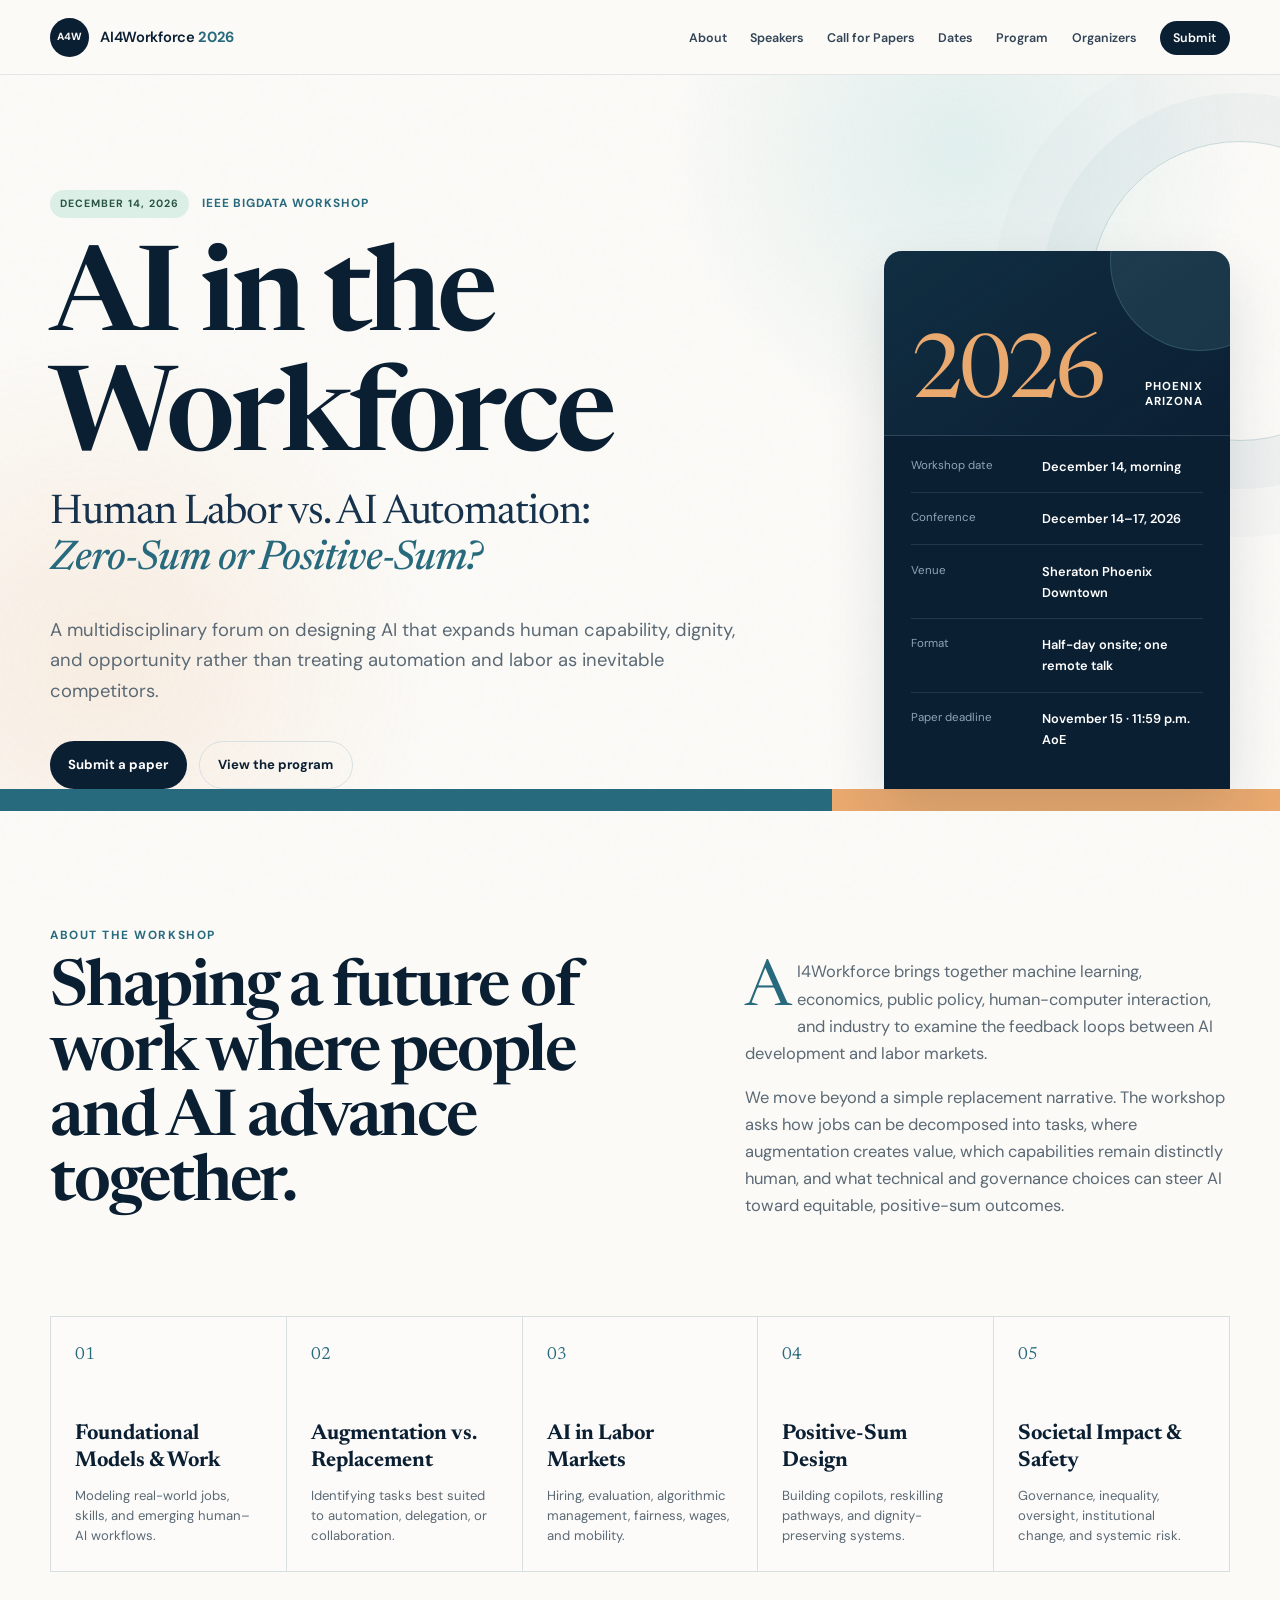
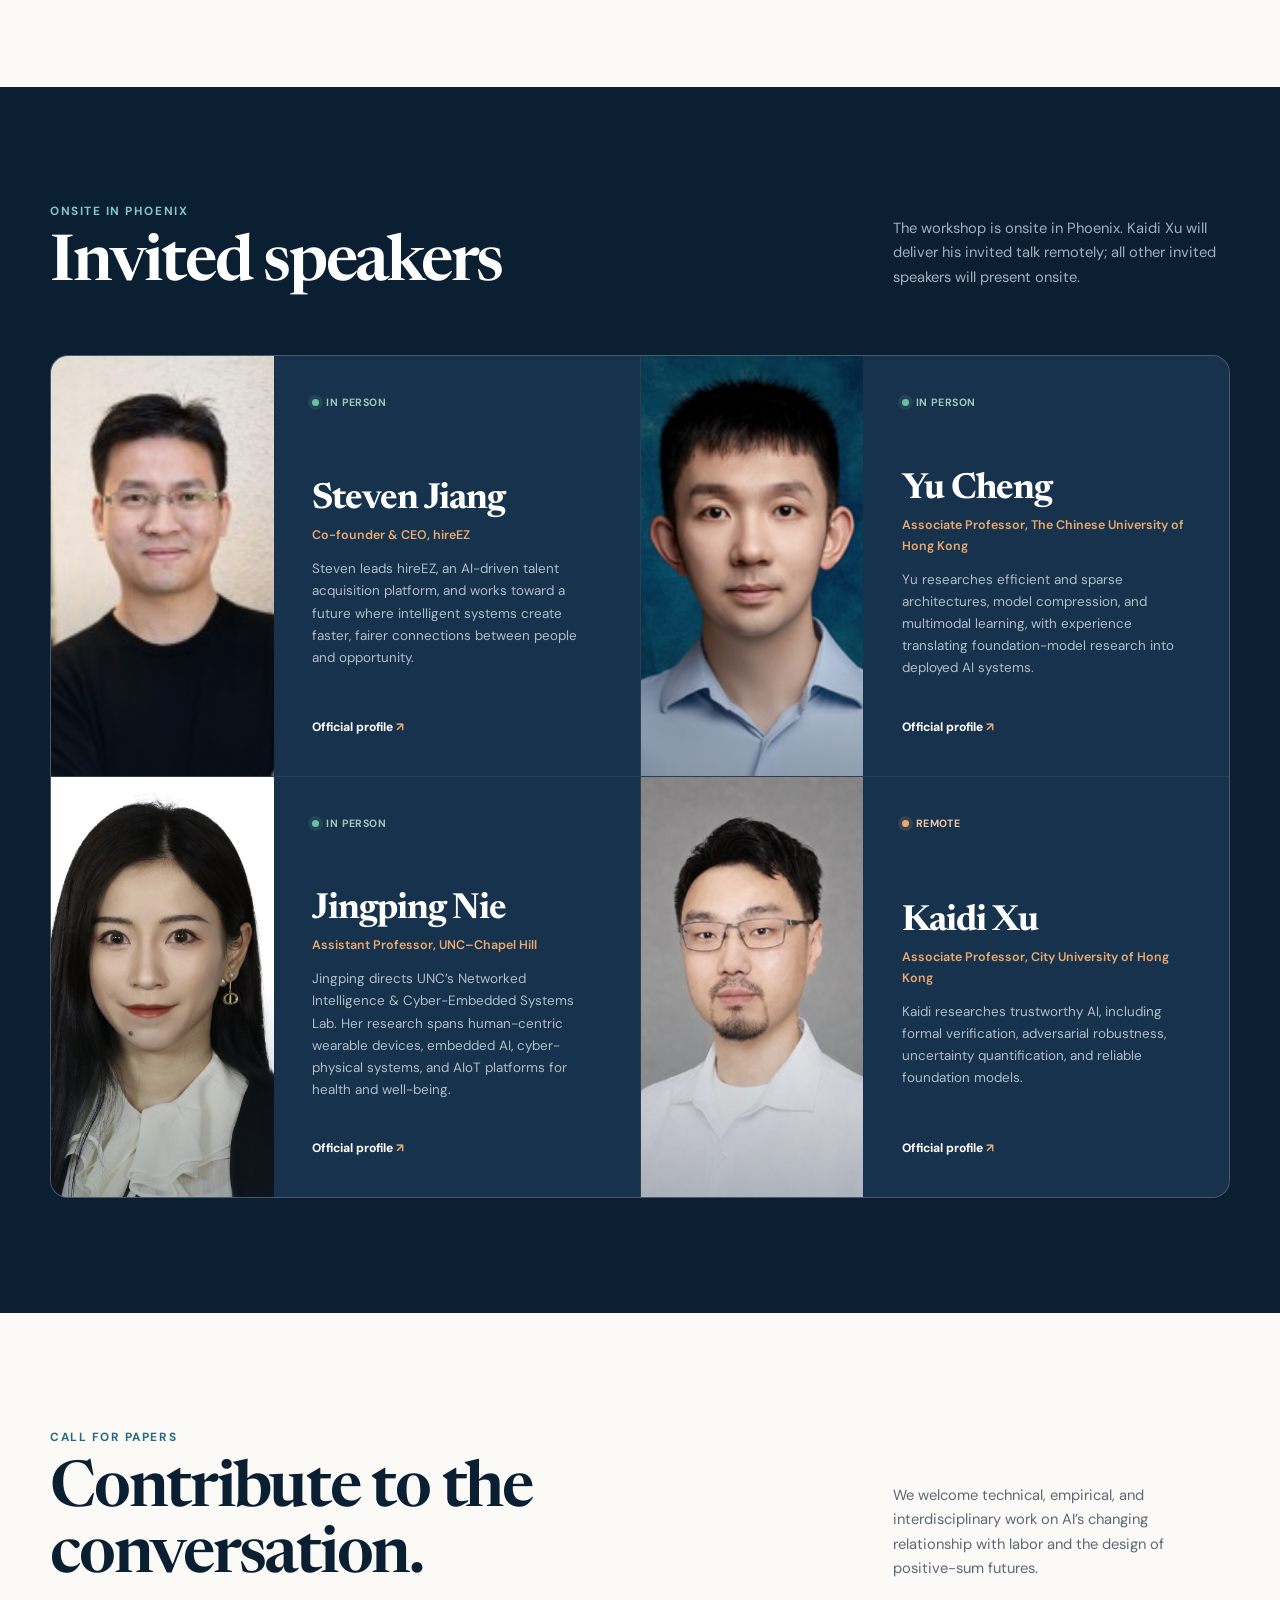
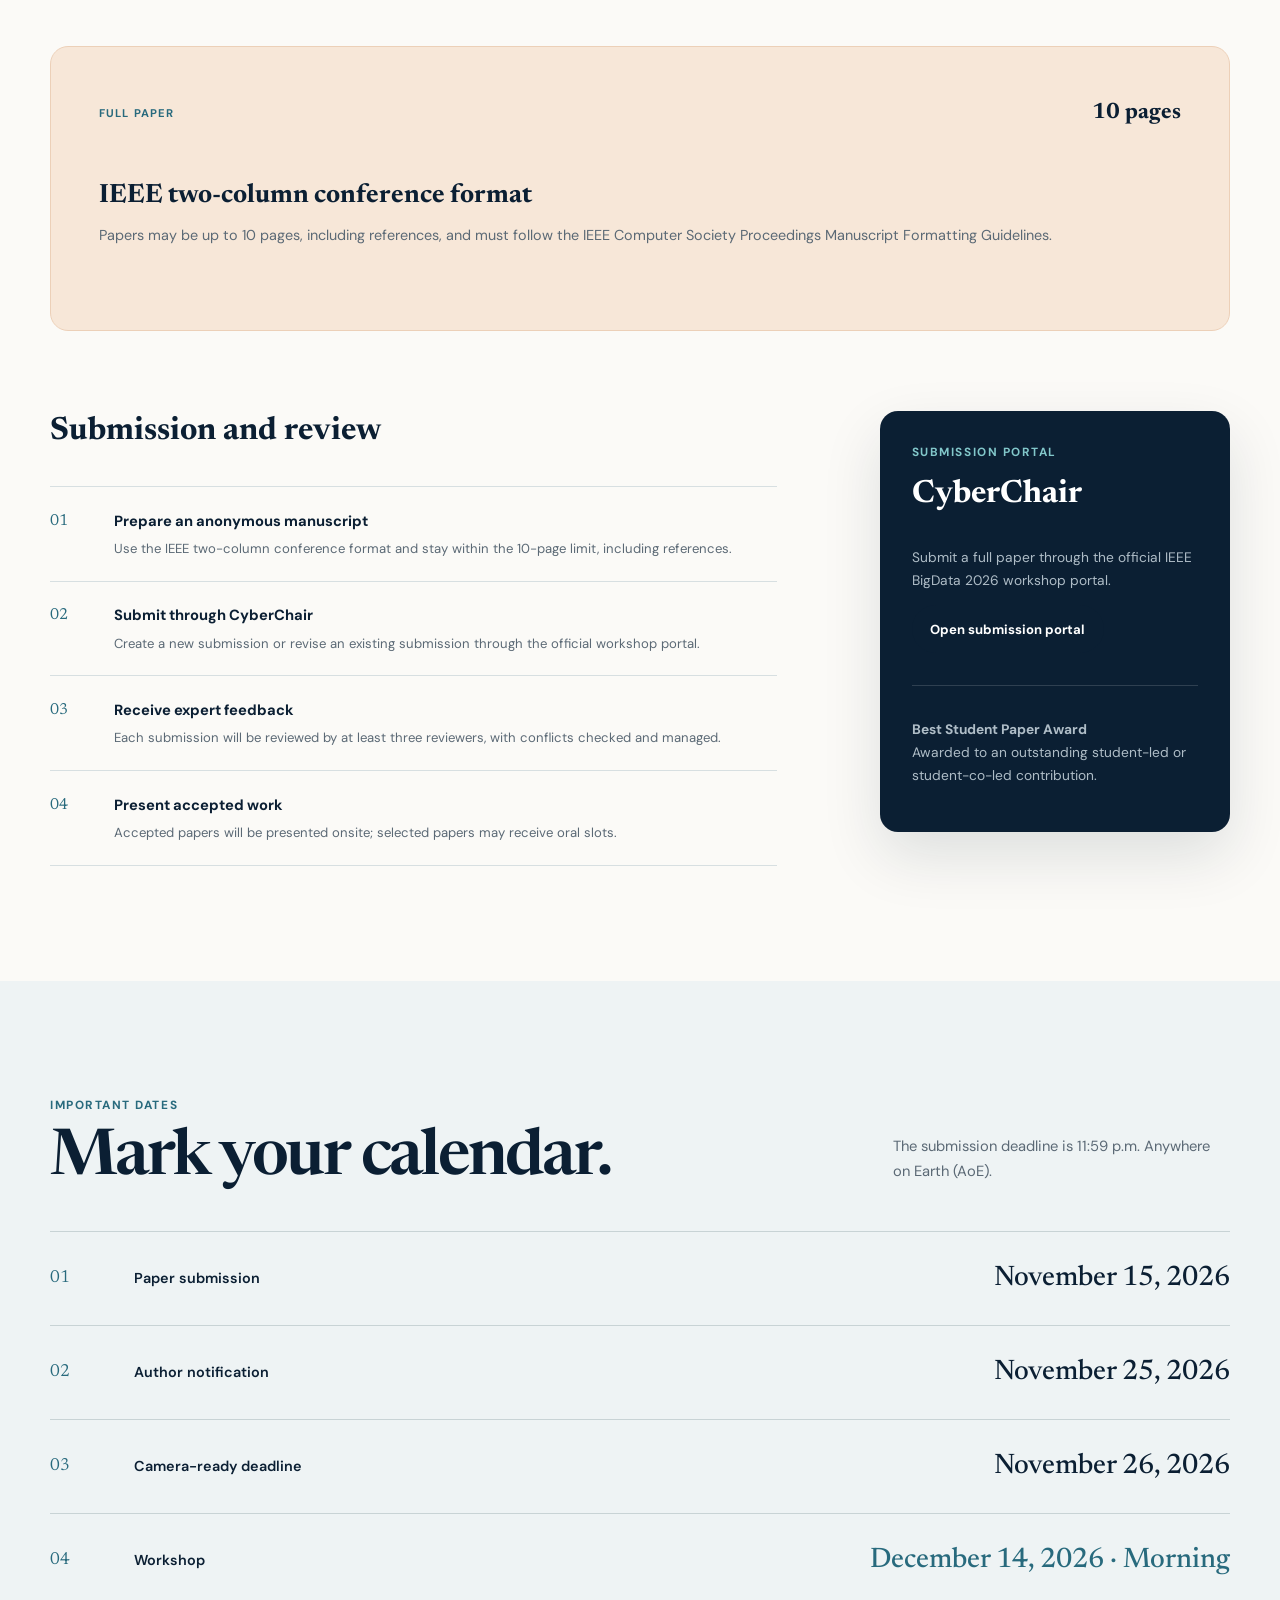
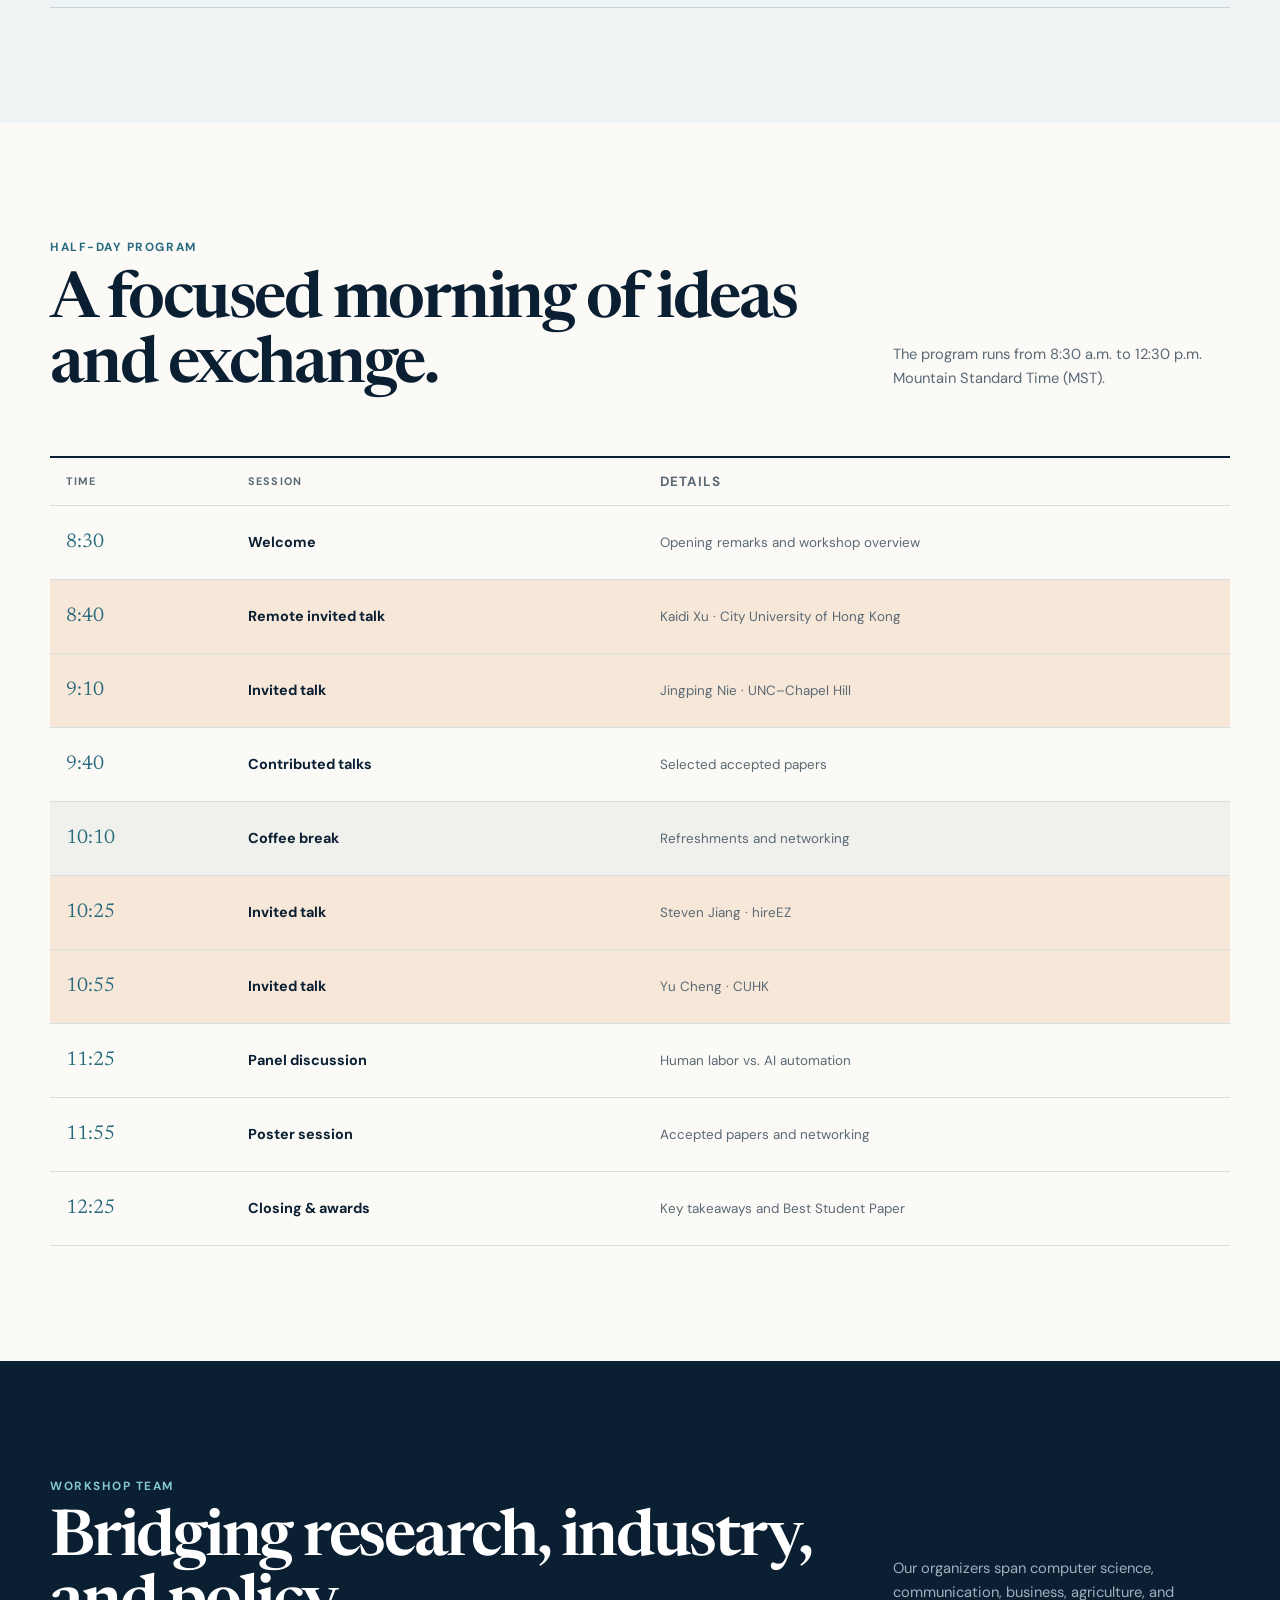
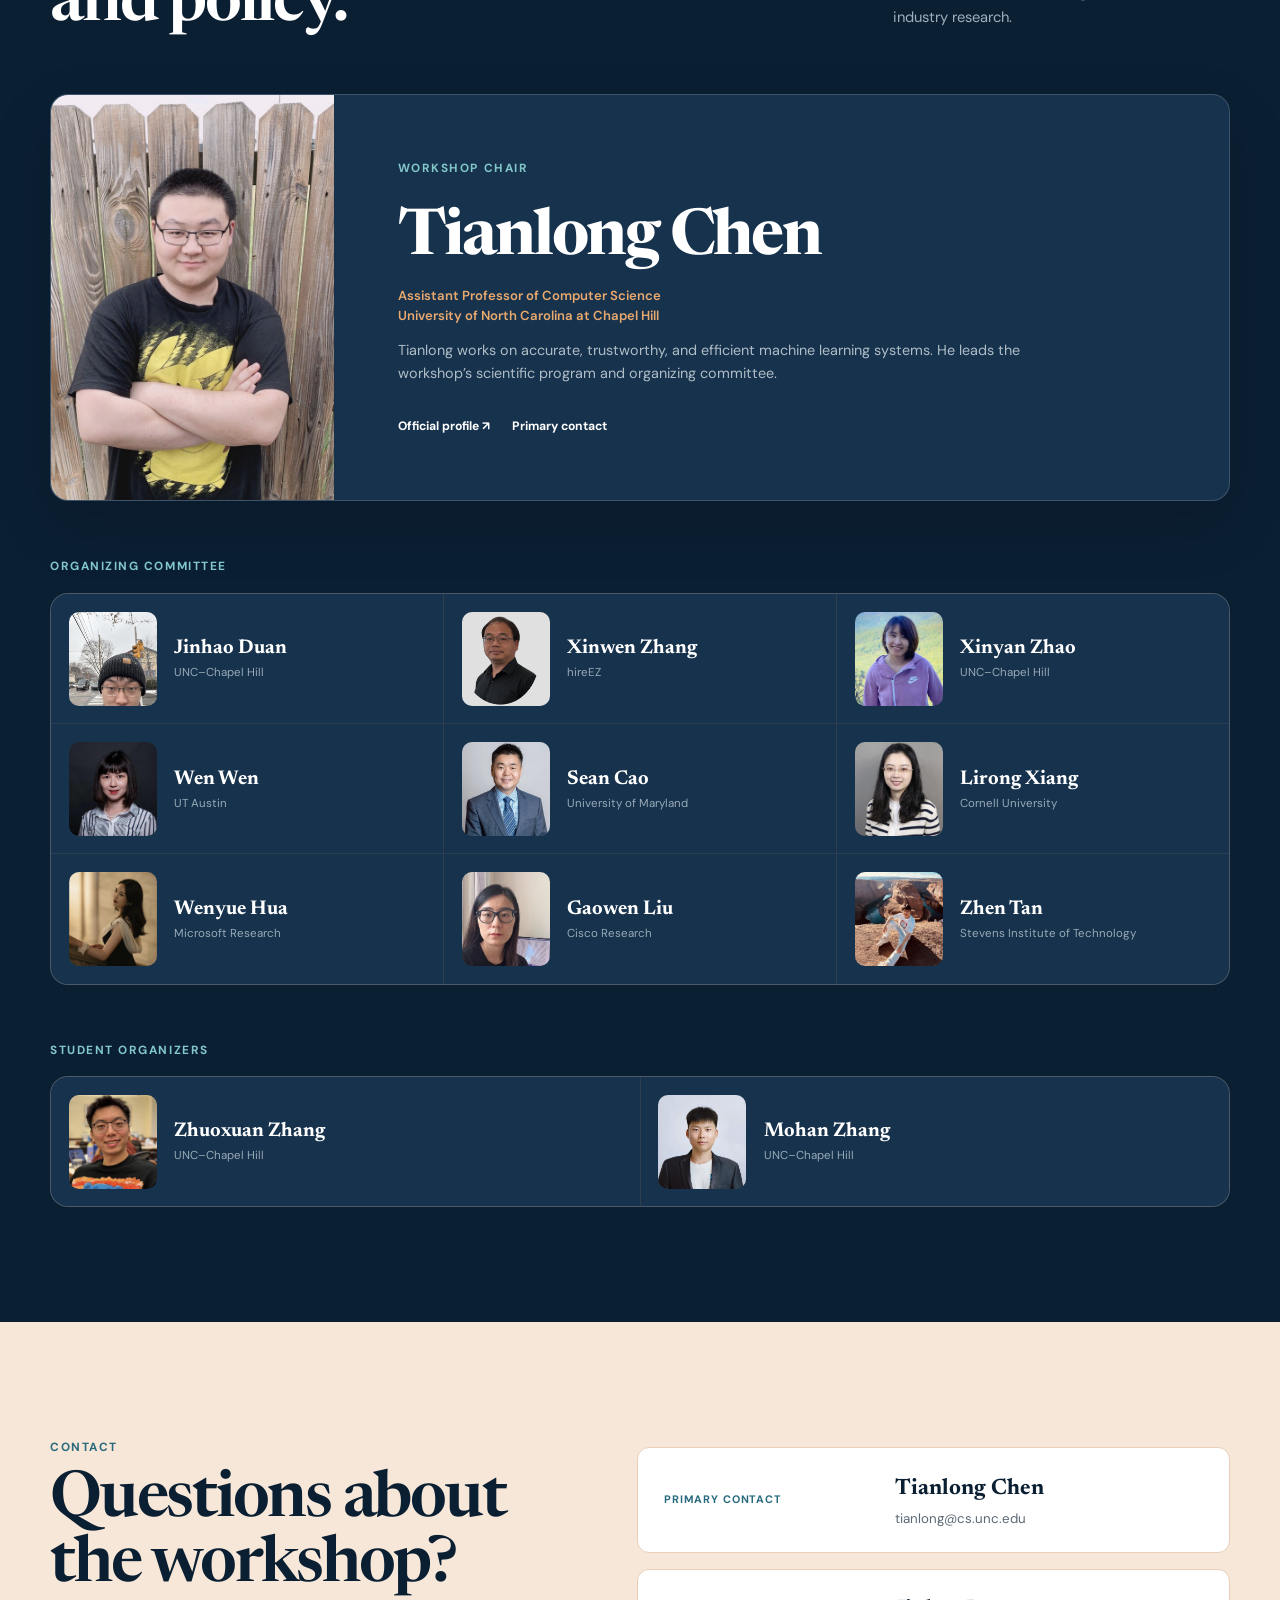
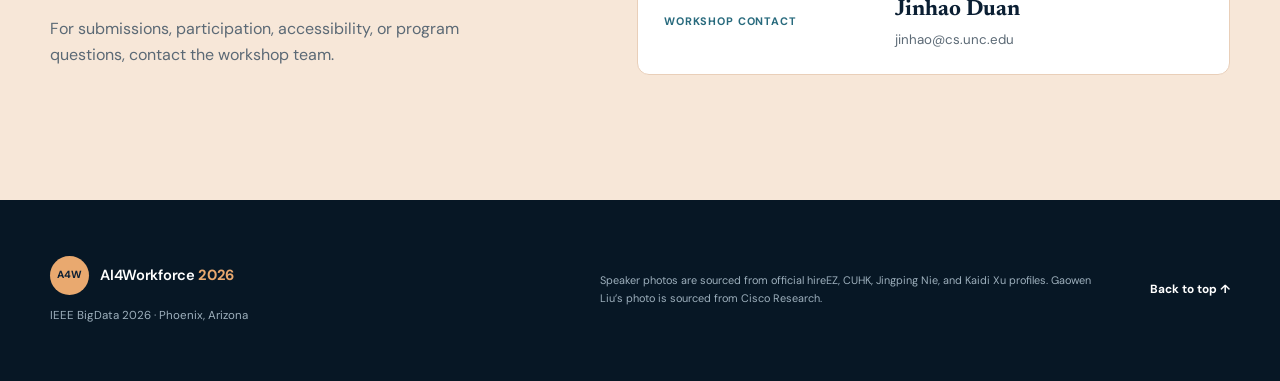
==== commit baae53d9: "Move remote talk to first morning slot" ====
--- a/index.html
+++ b/index.html
@@ -264,12 +264,12 @@
         <div class="agenda" role="table" aria-label="Workshop program">
           <div class="agenda-row agenda-head" role="row"><span role="columnheader">Time</span><span role="columnheader">Session</span><span role="columnheader">Details</span></div>
           <div class="agenda-row" role="row"><time role="cell">8:30</time><strong role="cell">Welcome</strong><span role="cell">Opening remarks and workshop overview</span></div>
-          <div class="agenda-row highlight-row" role="row"><time role="cell">8:40</time><strong role="cell">Invited talk</strong><span role="cell">Yu Cheng · CUHK</span></div>
+          <div class="agenda-row highlight-row" role="row"><time role="cell">8:40</time><strong role="cell">Remote invited talk</strong><span role="cell">Kaidi Xu · City University of Hong Kong</span></div>
           <div class="agenda-row highlight-row" role="row"><time role="cell">9:10</time><strong role="cell">Invited talk</strong><span role="cell">Jingping Nie · UNC–Chapel Hill</span></div>
           <div class="agenda-row" role="row"><time role="cell">9:40</time><strong role="cell">Contributed talks</strong><span role="cell">Selected accepted papers</span></div>
           <div class="agenda-row muted-row" role="row"><time role="cell">10:10</time><strong role="cell">Coffee break</strong><span role="cell">Refreshments and networking</span></div>
           <div class="agenda-row highlight-row" role="row"><time role="cell">10:25</time><strong role="cell">Invited talk</strong><span role="cell">Steven Jiang · hireEZ</span></div>
-          <div class="agenda-row highlight-row" role="row"><time role="cell">10:55</time><strong role="cell">Remote invited talk</strong><span role="cell">Kaidi Xu · City University of Hong Kong</span></div>
+          <div class="agenda-row highlight-row" role="row"><time role="cell">10:55</time><strong role="cell">Invited talk</strong><span role="cell">Yu Cheng · CUHK</span></div>
           <div class="agenda-row" role="row"><time role="cell">11:25</time><strong role="cell">Panel discussion</strong><span role="cell">Human labor vs. AI automation</span></div>
           <div class="agenda-row" role="row"><time role="cell">11:55</time><strong role="cell">Poster session</strong><span role="cell">Accepted papers and networking</span></div>
           <div class="agenda-row" role="row"><time role="cell">12:25</time><strong role="cell">Closing &amp; awards</strong><span role="cell">Key takeaways and Best Student Paper</span></div>
